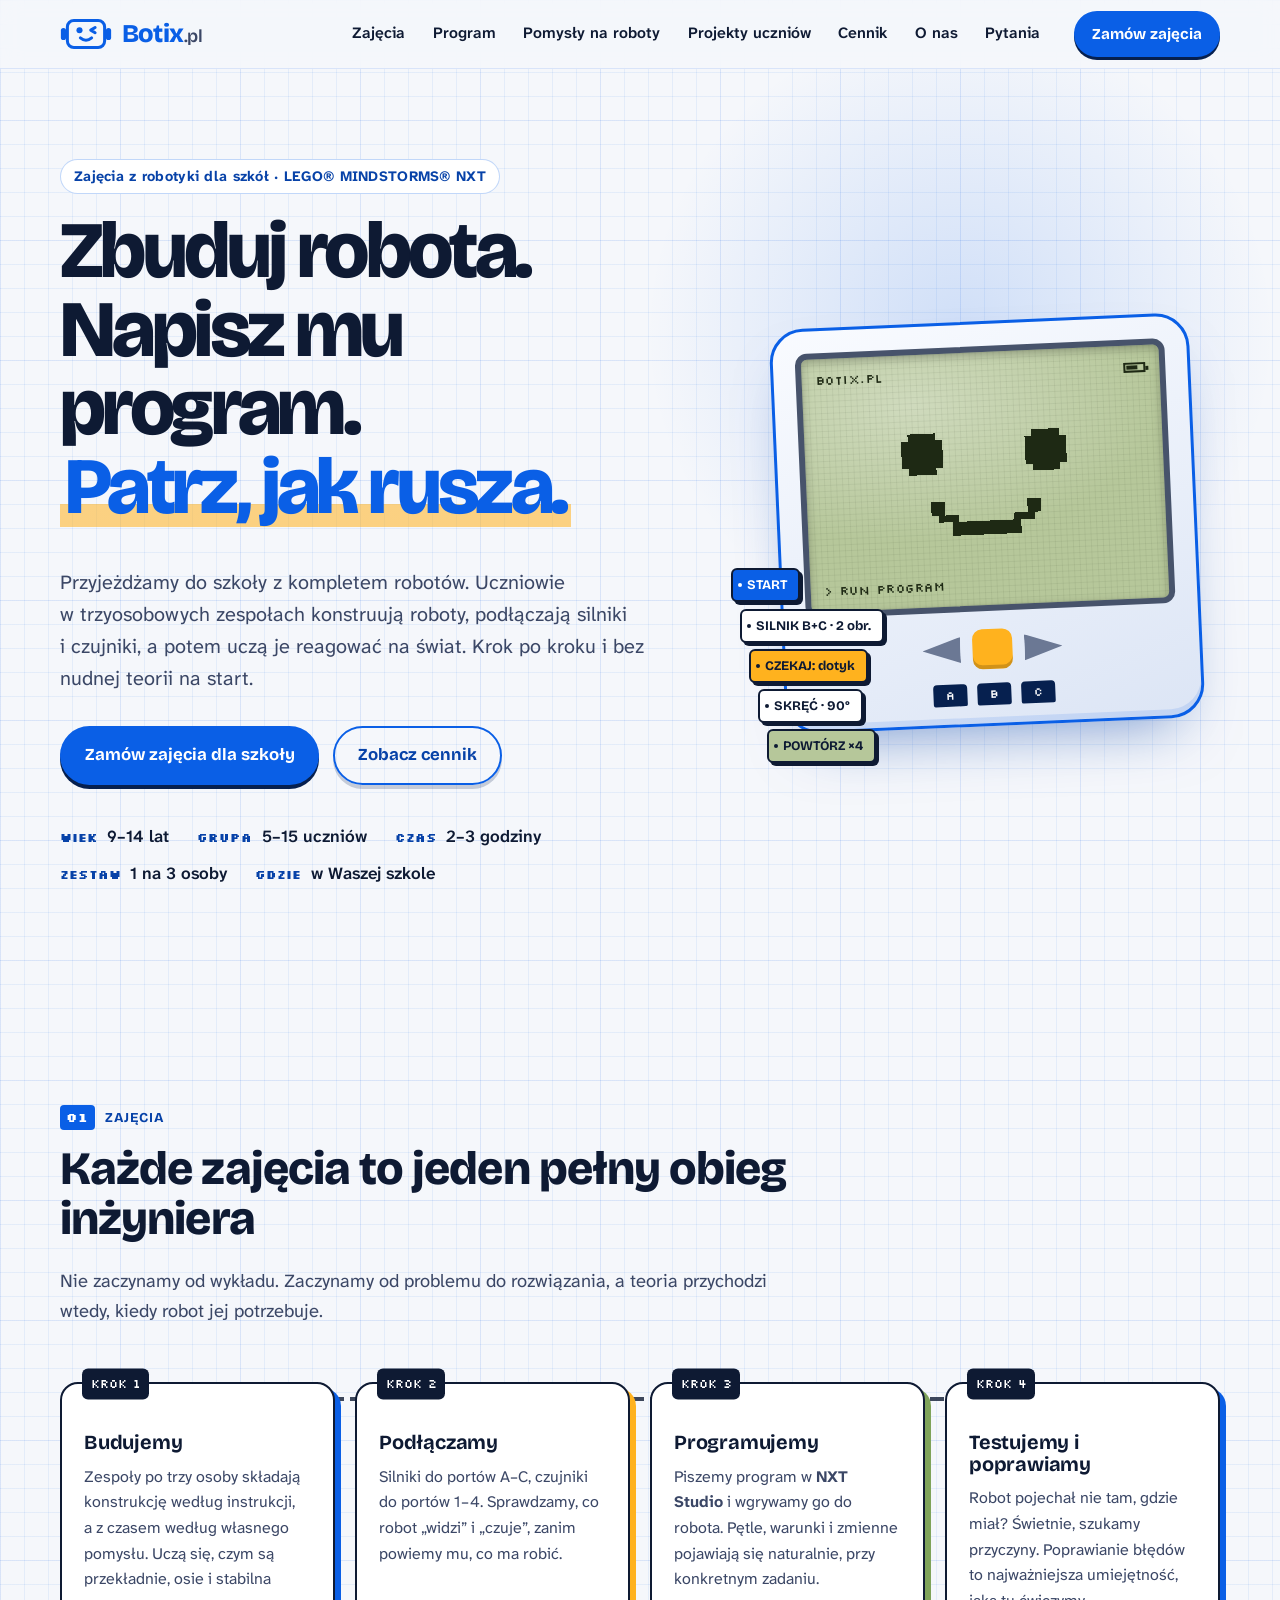
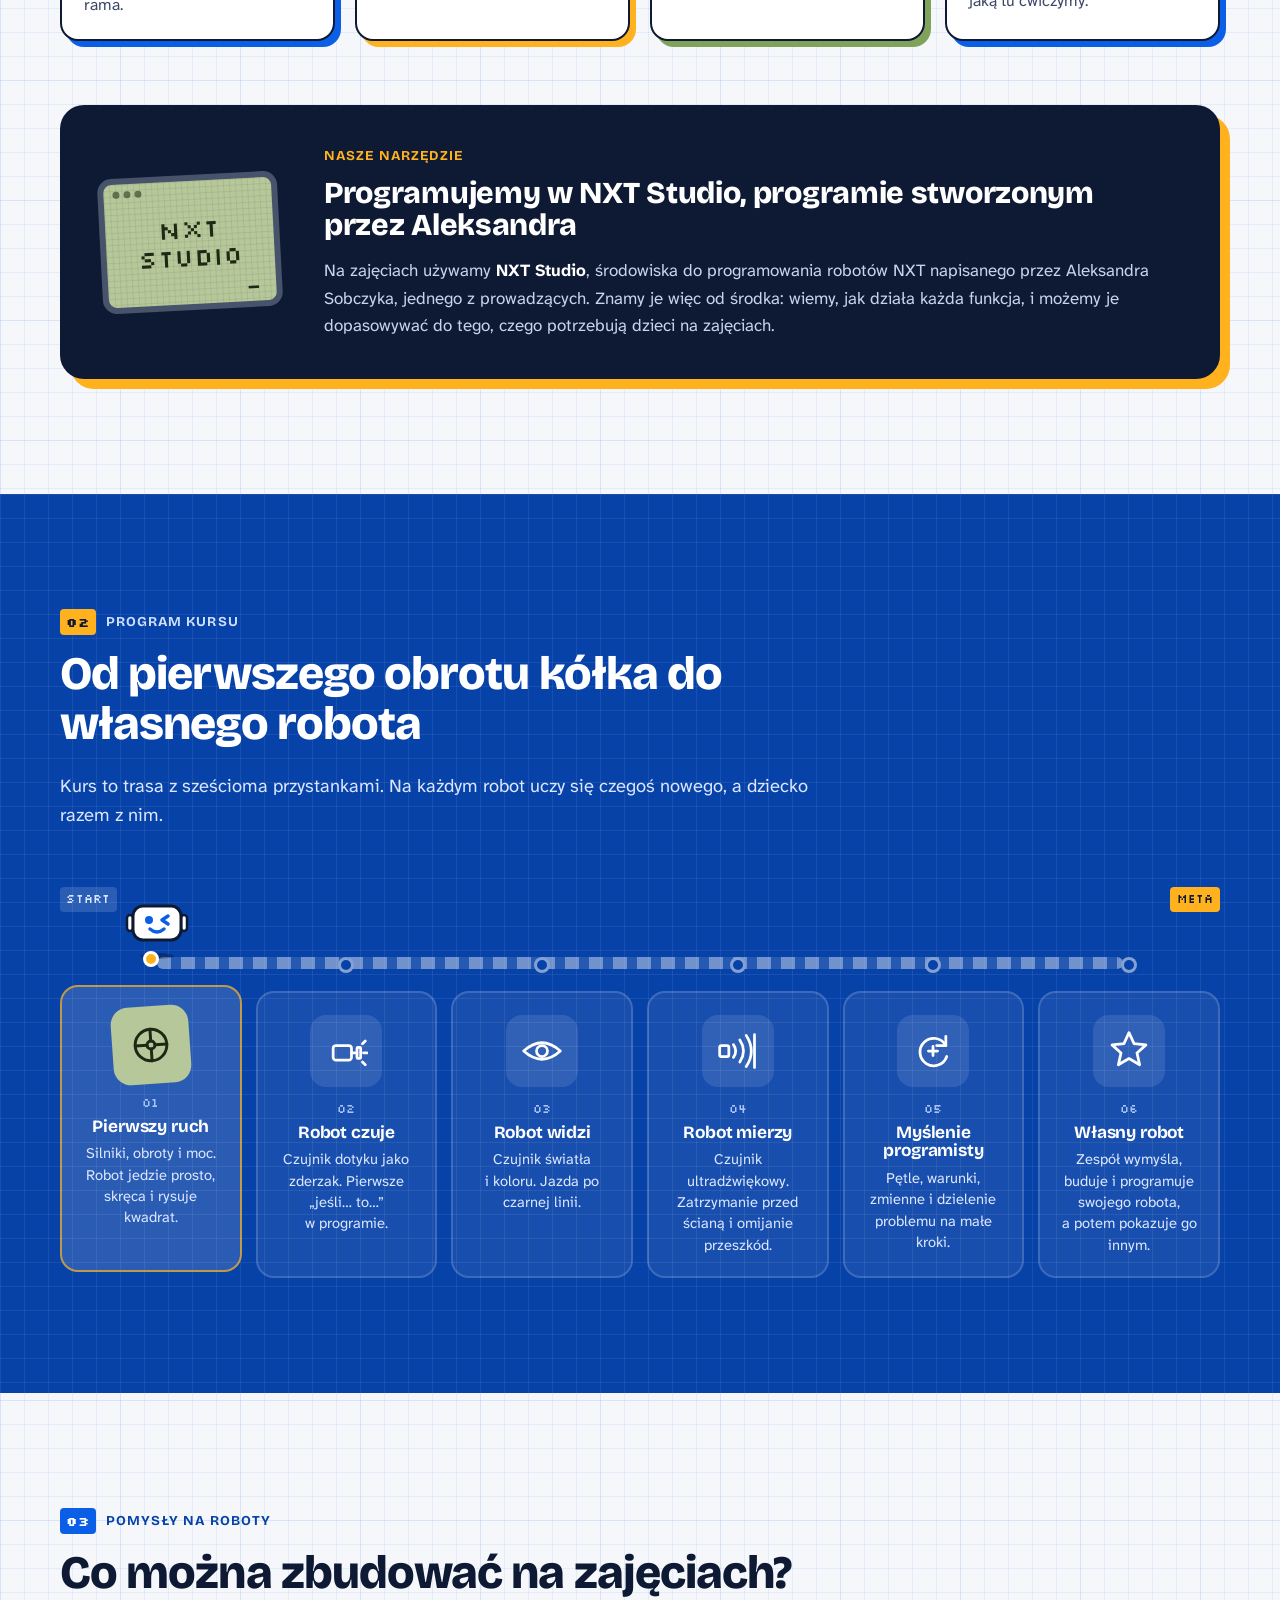
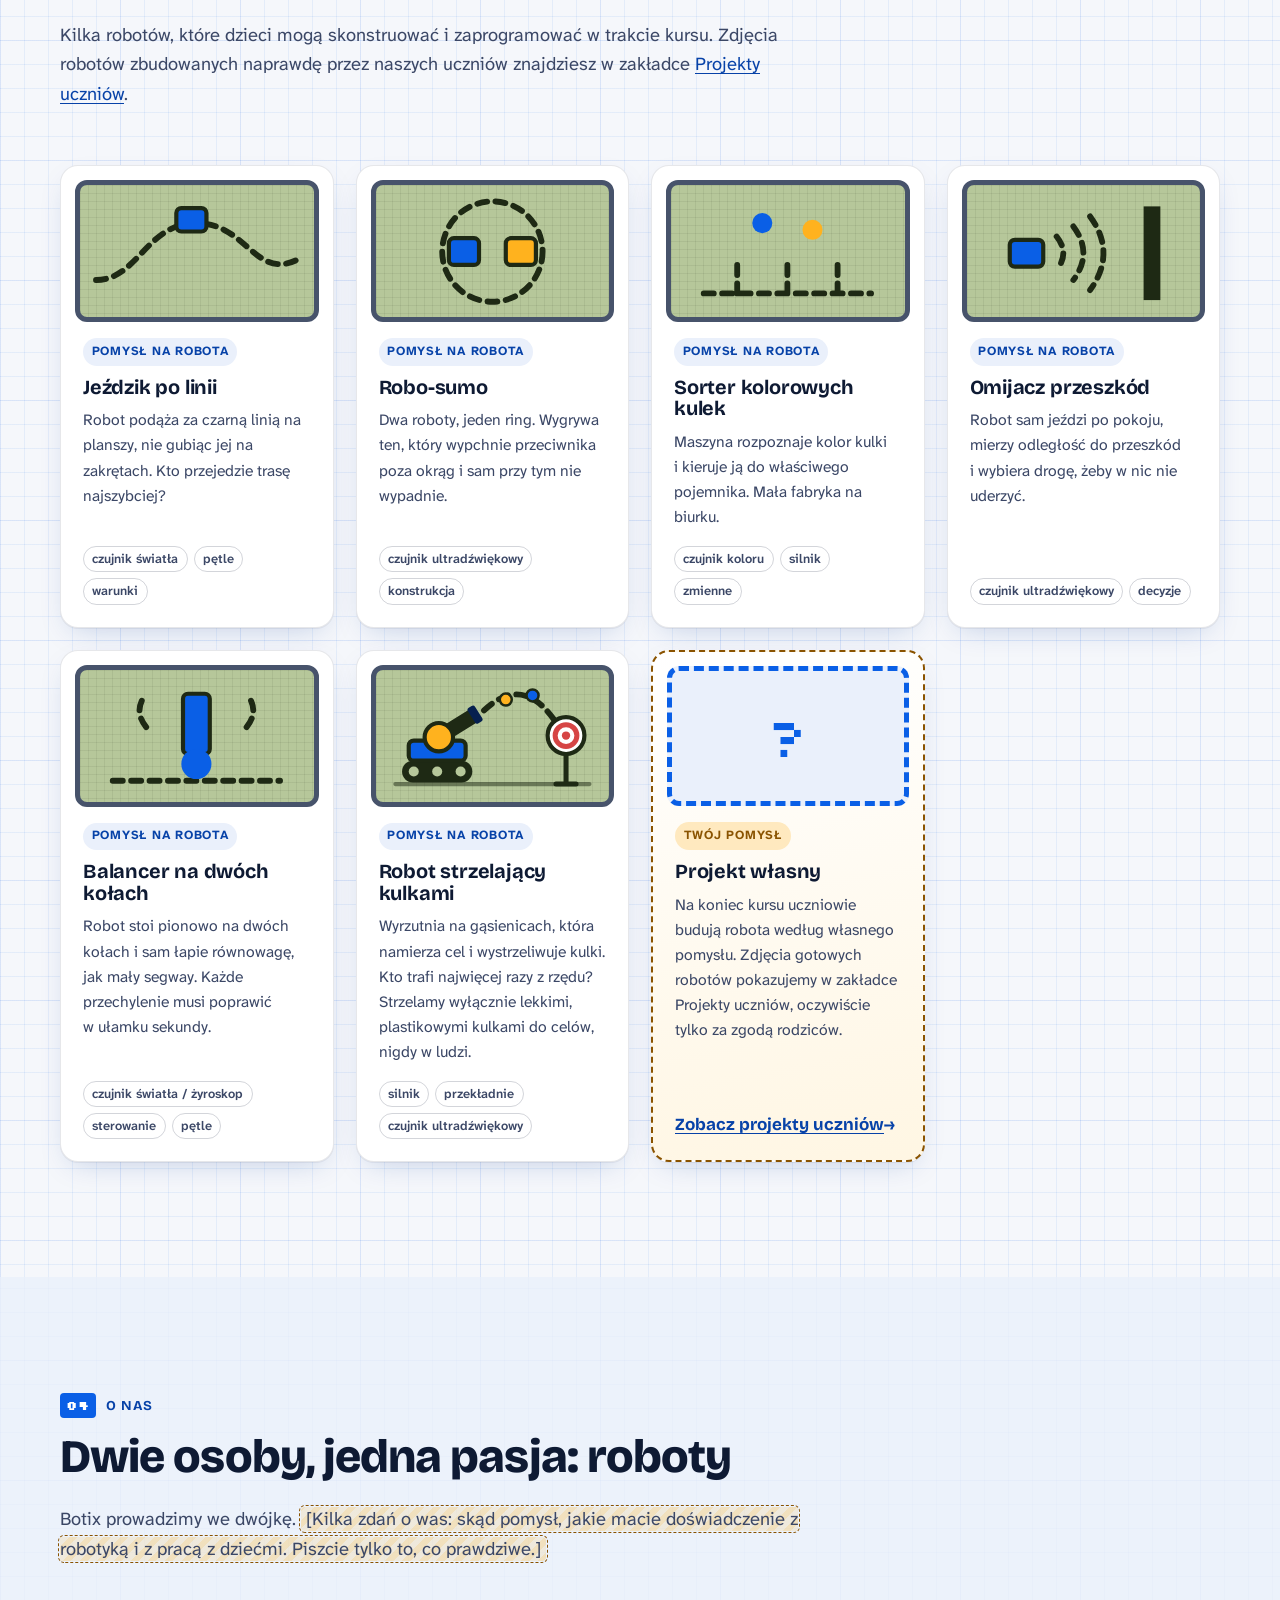
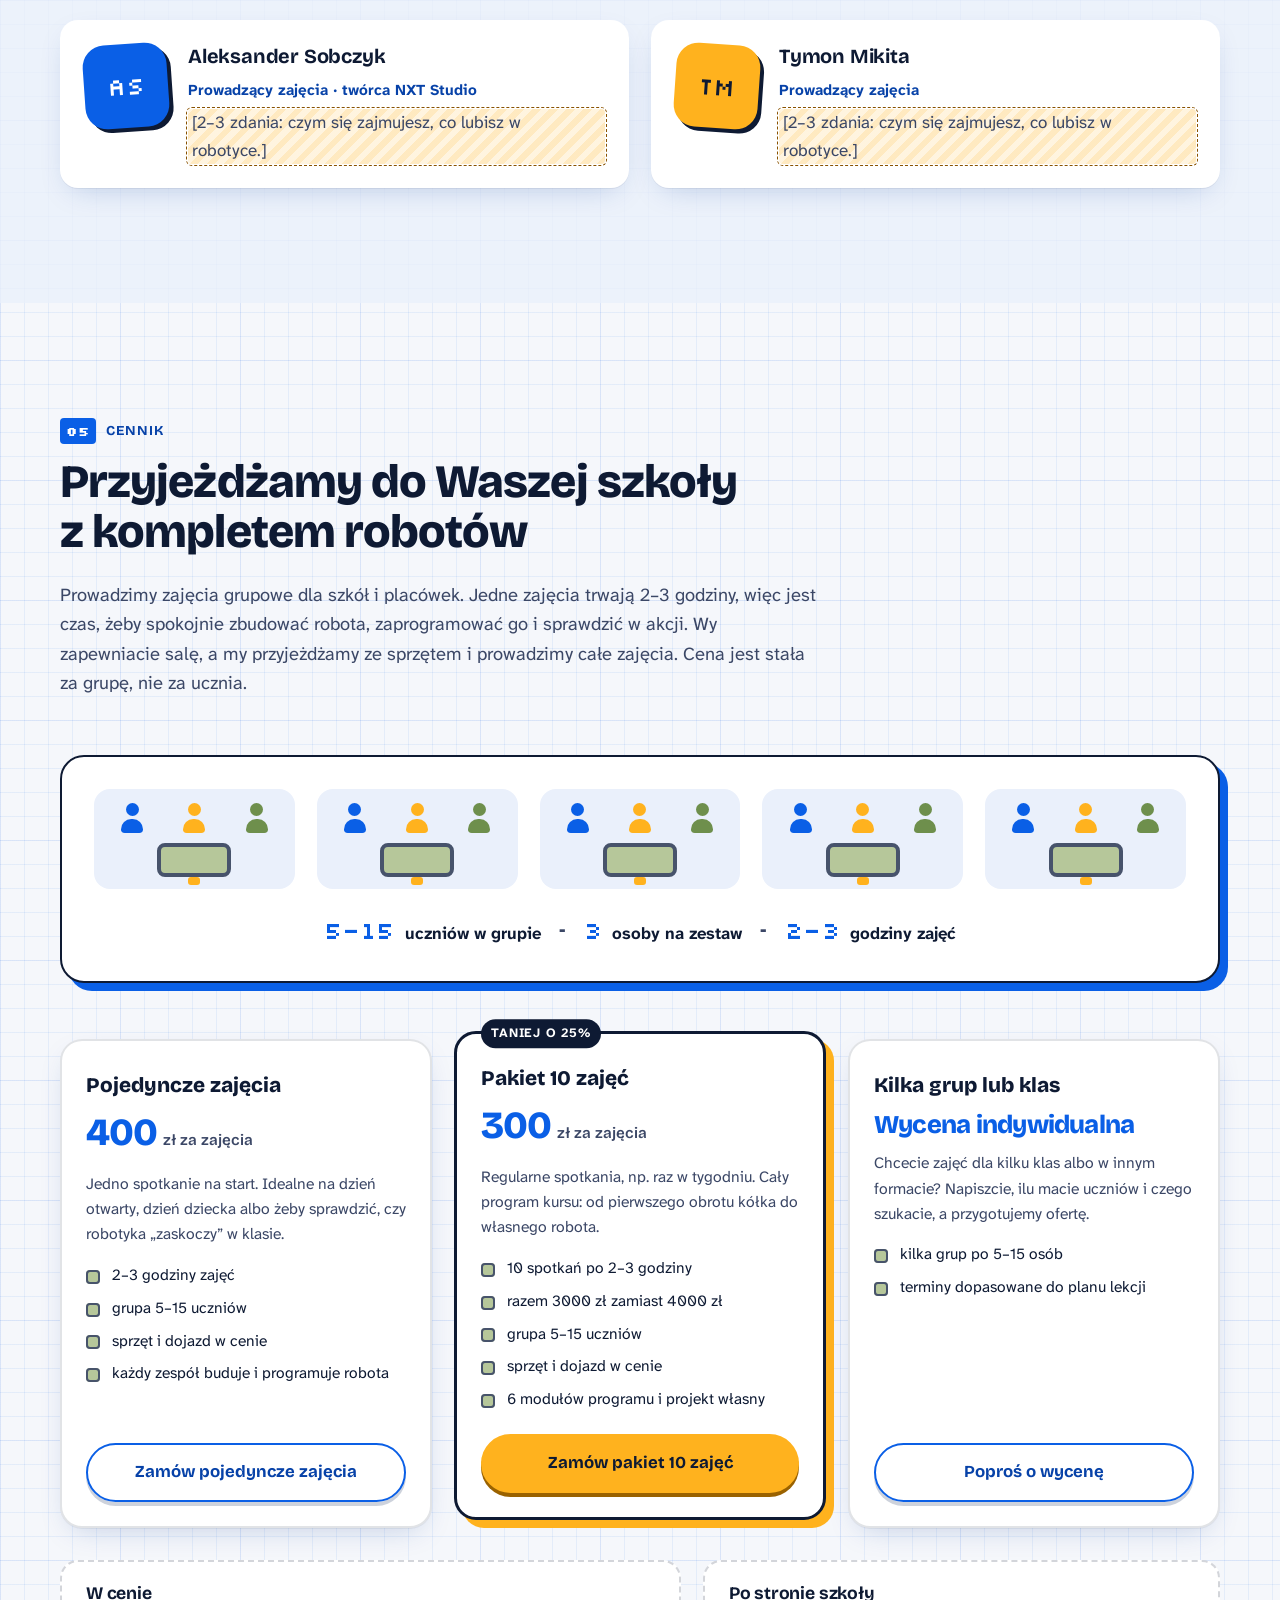
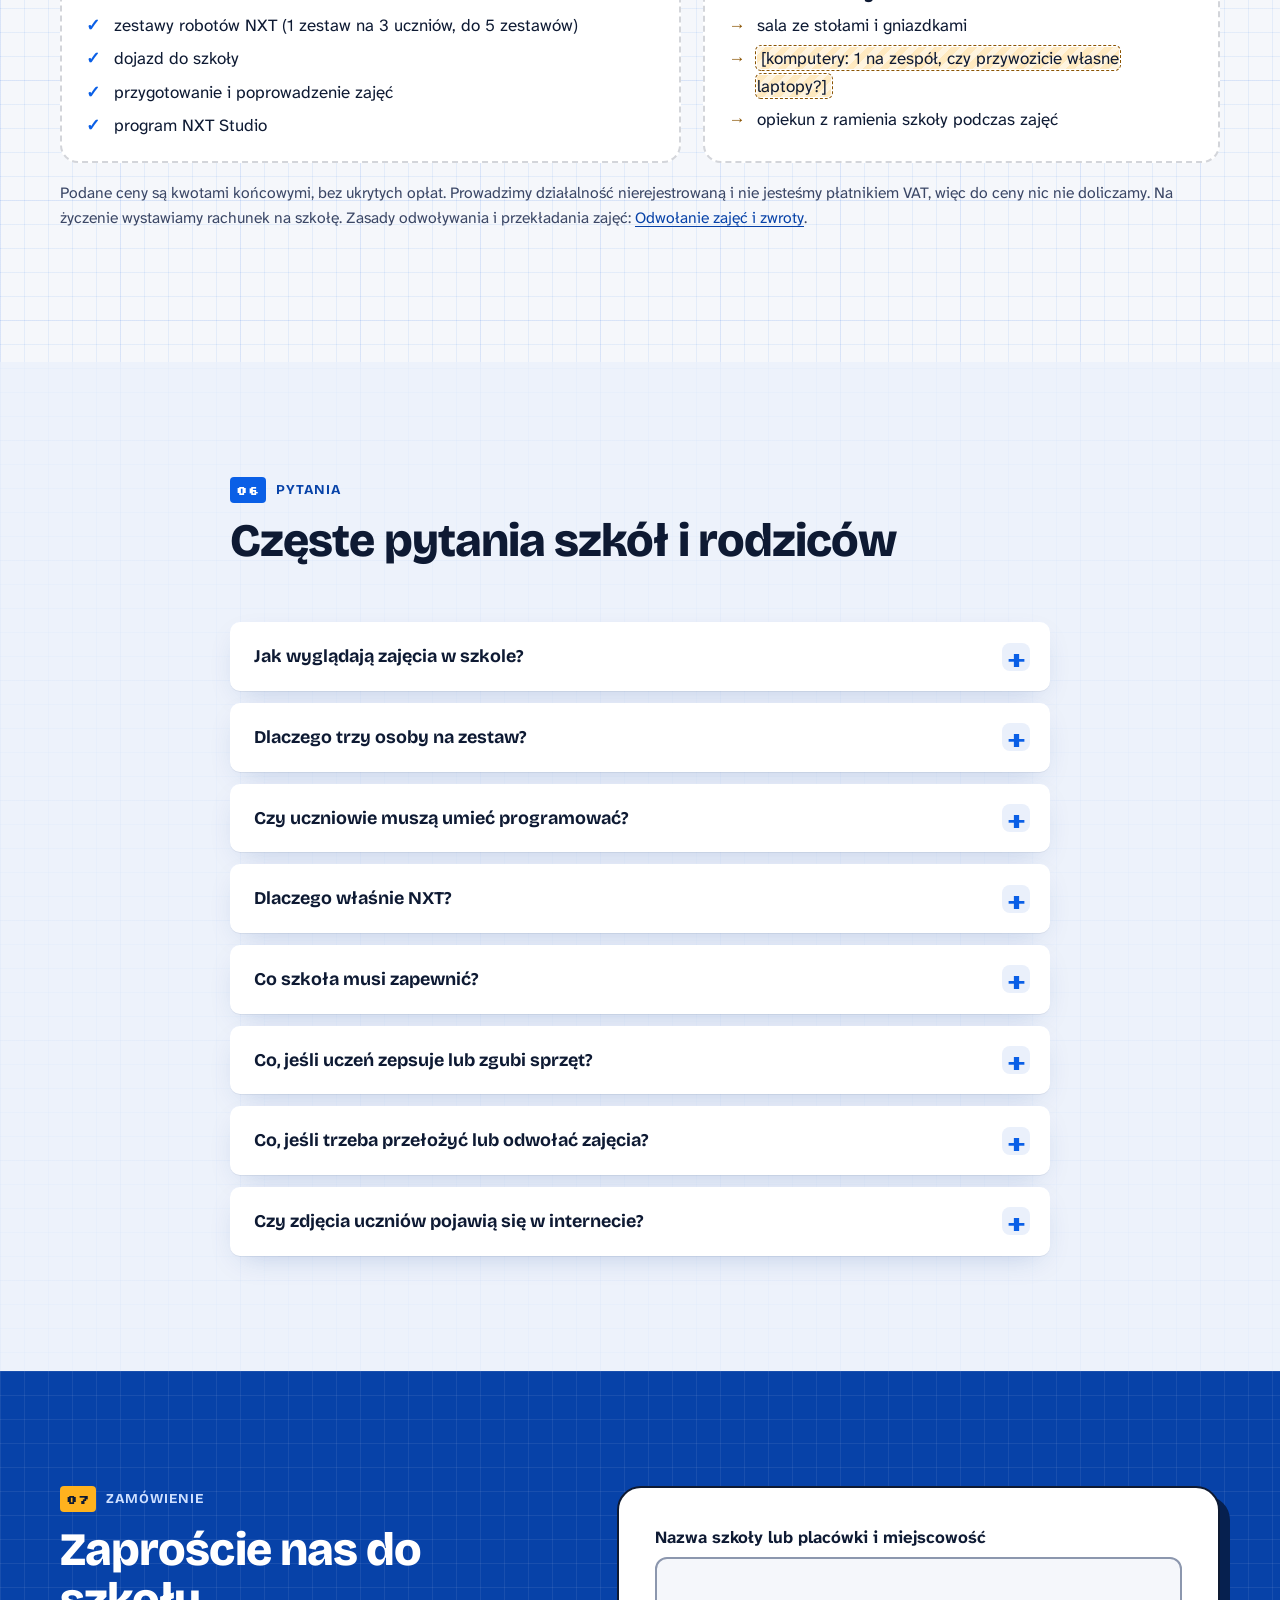
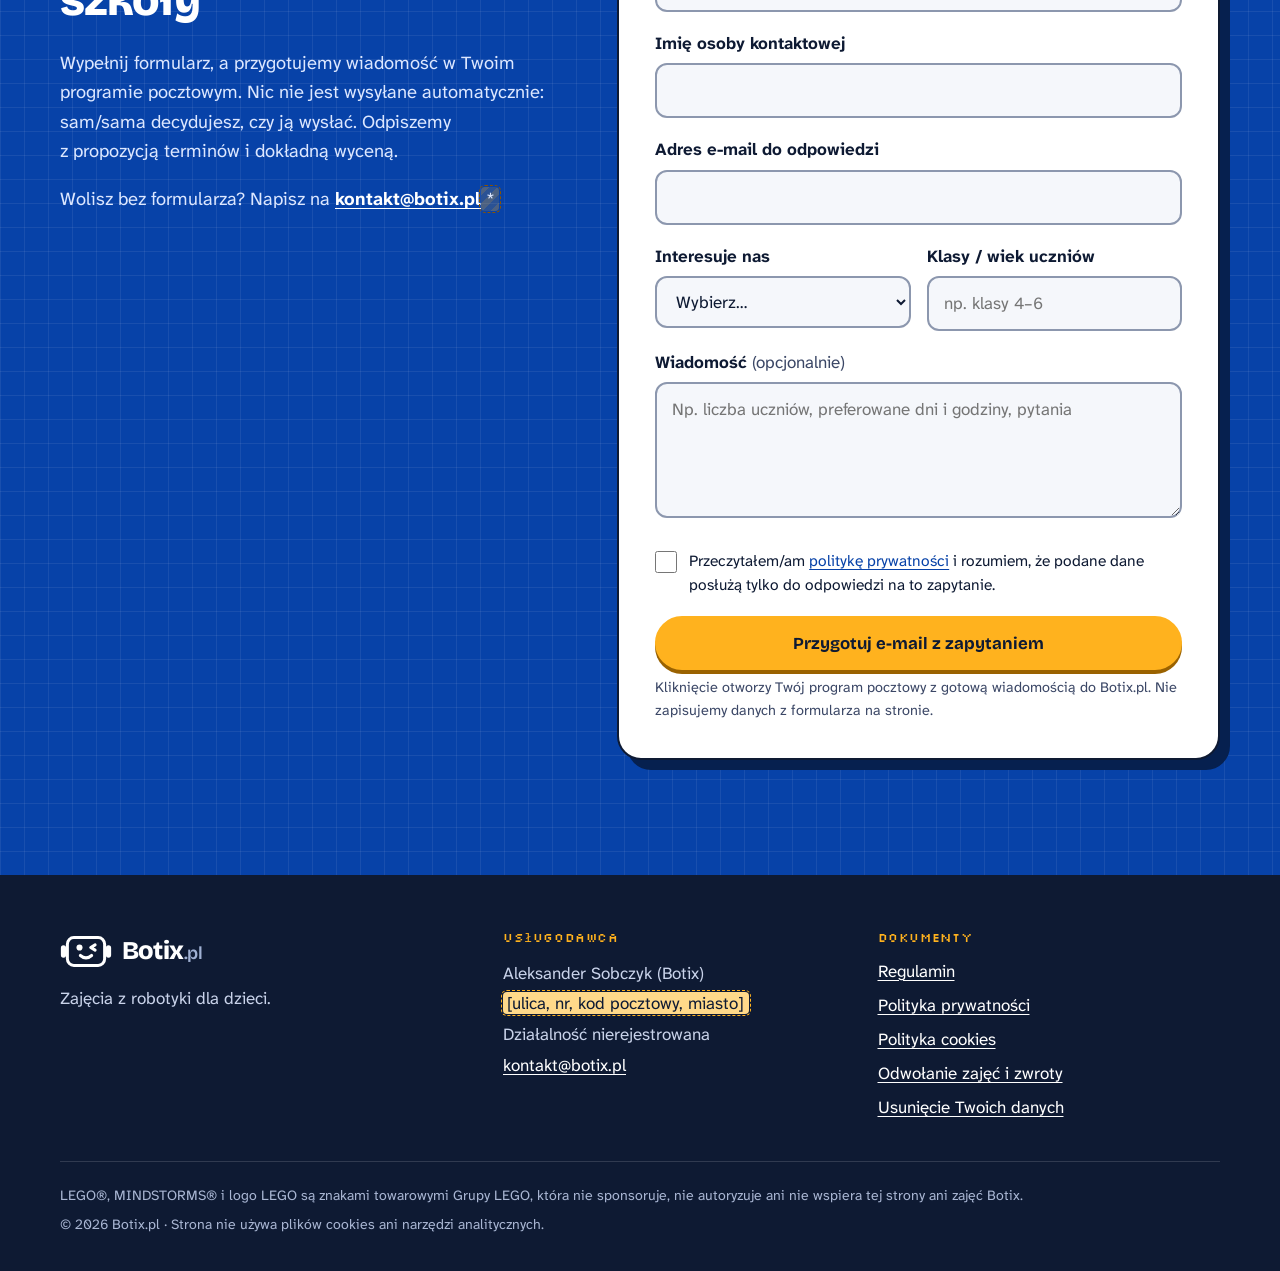
==== index.html @ 02dfdaf5 "Botix.pl: strona zajęć z robotyki dla szkół Strona główna, galeria projektów uczniów, cennik, regula" ====
<!doctype html>
<html lang="pl">
<head>
  <meta charset="utf-8">
  <meta name="viewport" content="width=device-width, initial-scale=1">
  <title>Botix.pl | Zajęcia z robotyki dla szkół</title>
  <meta name="description" content="Botix.pl: zajęcia z robotyki dla szkół. Przyjeżdżamy z zestawami LEGO® MINDSTORMS® NXT, uczniowie budują i programują roboty w zespołach po trzy osoby.">
  <meta name="theme-color" content="#0A5FE6">
  <link rel="icon" href="assets/logo-znak.svg" type="image/svg+xml">
  <!-- Czcionki: Google Fonts (licencja SIL Open Font License). Patrz Polityka prywatności, pkt 6. -->
  <link rel="preconnect" href="https://fonts.googleapis.com">
  <link rel="preconnect" href="https://fonts.gstatic.com" crossorigin>
  <link href="https://fonts.googleapis.com/css2?family=Atkinson+Hyperlegible+Next:ital,wght@0,400;0,600;0,700;1,400&family=Bricolage+Grotesque:opsz,wght@12..96,500..800&family=Silkscreen&display=swap" rel="stylesheet">
  <link rel="stylesheet" href="styles.css">
</head>
<body>
  <a class="skip" href="#tresc">Przejdź do treści</a>

  <header class="site-header">
    <div class="wrap header-row">
      <a class="brand" href="#top" aria-label="Botix.pl, strona główna">
        <img src="assets/logo-znak.svg" alt="" width="52" height="30">
        <span class="brand-name">Botix<span class="brand-tld">.pl</span></span>
      </a>
      <button class="nav-toggle" type="button" aria-expanded="false" aria-controls="menu">
        <span class="nav-toggle-bars" aria-hidden="true"></span>
        <span class="sr-only">Menu</span>
      </button>
      <nav id="menu" class="nav" aria-label="Główna nawigacja">
        <ul>
          <li><a href="#zajecia">Zajęcia</a></li>
          <li><a href="#program">Program</a></li>
          <li><a href="#pomysly">Pomysły na roboty</a></li>
          <li><a href="projekty.html">Projekty uczniów</a></li>
          <li><a href="#cennik">Cennik</a></li>
          <li><a href="#o-nas">O nas</a></li>
          <li><a href="#faq">Pytania</a></li>
        </ul>
        <a class="btn btn-small" href="#zapisy">Zamów zajęcia</a>
      </nav>
    </div>
  </header>

  <main id="tresc" tabindex="-1">

    <!-- ============ HERO ============ -->
    <section class="hero" id="top" aria-labelledby="hero-title">
      <div class="wrap hero-grid">
        <div class="hero-copy">
          <p class="eyebrow reveal" style="--d:0">Zajęcia z robotyki dla szkół · LEGO® MINDSTORMS® NXT</p>
          <h1 id="hero-title" class="reveal" style="--d:1">
            Zbuduj robota.<br>
            Napisz mu program.<br>
            <span class="hl">Patrz, jak rusza.</span>
          </h1>
          <p class="lead reveal" style="--d:2">
            Przyjeżdżamy do szkoły z&nbsp;kompletem robotów. Uczniowie w&nbsp;trzyosobowych zespołach konstruują roboty, podłączają silniki i&nbsp;czujniki, a&nbsp;potem uczą je reagować na świat. Krok po kroku i&nbsp;bez nudnej teorii na start.
          </p>
          <div class="hero-cta reveal" style="--d:3">
            <a class="btn" href="#zapisy">Zamów zajęcia dla szkoły</a>
            <a class="btn btn-ghost" href="#cennik">Zobacz cennik</a>
          </div>
          <ul class="facts reveal" style="--d:4" aria-label="Najważniejsze informacje">
            <li><span class="facts-k">Wiek</span> 9–14 lat</li>
            <li><span class="facts-k">Grupa</span> 5–15 uczniów</li>
            <li><span class="facts-k">Czas</span> 2–3 godziny</li>
            <li><span class="facts-k">Zestaw</span> 1 na 3 osoby</li>
            <li><span class="facts-k">Gdzie</span> w&nbsp;Waszej szkole</li>
          </ul>
        </div>

        <!-- Ekran „kostki” robota z animowaną buźką z logo -->
        <figure class="brick reveal" style="--d:2" aria-hidden="true">
          <div class="brick-body">
            <div class="lcd">
              <div class="lcd-top"><span>BOTIX.PL</span><span class="batt"></span></div>
              <svg class="lcd-face" viewBox="0 0 48 26" shape-rendering="crispEdges">
                <g class="px">
                  <!-- lewe oko -->
                  <rect x="12" y="7" width="6" height="4"/><rect x="13" y="6" width="4" height="6"/>
                  <!-- prawe oko: otwarte -->
                  <g class="eye-open"><rect x="30" y="7" width="6" height="4"/><rect x="31" y="6" width="4" height="6"/></g>
                  <!-- prawe oko: mrugnięcie „<” -->
                  <g class="eye-wink">
                    <rect x="35" y="5" width="2" height="1"/><rect x="33" y="6" width="2" height="1"/><rect x="31" y="7" width="2" height="1"/>
                    <rect x="30" y="8" width="2" height="2"/>
                    <rect x="31" y="10" width="2" height="1"/><rect x="33" y="11" width="2" height="1"/><rect x="35" y="12" width="2" height="1"/>
                  </g>
                  <!-- uśmiech -->
                  <rect x="16" y="16" width="2" height="2"/><rect x="30" y="16" width="2" height="2"/>
                  <rect x="17" y="18" width="3" height="1"/><rect x="28" y="18" width="3" height="1"/>
                  <rect x="19" y="19" width="10" height="2"/>
                </g>
              </svg>
              <div class="lcd-bottom"><span class="blink">&gt;</span> RUN PROGRAM</div>
            </div>
            <div class="brick-keys">
              <span class="key key-l"></span><span class="key key-ok"></span><span class="key key-r"></span>
            </div>
            <div class="ports">
              <span>A</span><span>B</span><span>C</span>
            </div>
          </div>
          <ol class="blocks">
            <li class="blk blk-start" style="--i:0">START</li>
            <li class="blk" style="--i:1">SILNIK B+C · 2 obr.</li>
            <li class="blk blk-sense" style="--i:2">CZEKAJ: dotyk</li>
            <li class="blk" style="--i:3">SKRĘĆ · 90°</li>
            <li class="blk blk-loop" style="--i:4">POWTÓRZ ×4</li>
          </ol>
        </figure>
      </div>
    </section>

    <!-- ============ JAK WYGLĄDAJĄ ZAJĘCIA ============ -->
    <section class="section" id="zajecia" aria-labelledby="zajecia-title">
      <div class="wrap">
        <header class="sec-head">
          <p class="kicker"><span class="pix">01</span> Zajęcia</p>
          <h2 id="zajecia-title">Każde zajęcia to jeden pełny obieg inżyniera</h2>
          <p class="sec-lead">Nie zaczynamy od wykładu. Zaczynamy od problemu do rozwiązania, a&nbsp;teoria przychodzi wtedy, kiedy robot jej potrzebuje.</p>
        </header>

        <ol class="ports-flow">
          <li>
            <span class="port-tag" aria-hidden="true">KROK 1</span>
            <h3>Budujemy</h3>
            <p>Zespoły po trzy osoby składają konstrukcję według instrukcji, a&nbsp;z czasem według własnego pomysłu. Uczą się, czym są przekładnie, osie i&nbsp;stabilna rama.</p>
          </li>
          <li>
            <span class="port-tag" aria-hidden="true">KROK 2</span>
            <h3>Podłączamy</h3>
            <p>Silniki do portów A–C, czujniki do portów 1–4. Sprawdzamy, co robot „widzi” i&nbsp;„czuje”, zanim powiemy mu, co ma robić.</p>
          </li>
          <li>
            <span class="port-tag" aria-hidden="true">KROK 3</span>
            <h3>Programujemy</h3>
            <p>Piszemy program w&nbsp;<strong>NXT Studio</strong> i&nbsp;wgrywamy go do robota. Pętle, warunki i&nbsp;zmienne pojawiają się naturalnie, przy konkretnym zadaniu.</p>
          </li>
          <li>
            <span class="port-tag" aria-hidden="true">KROK 4</span>
            <h3>Testujemy i poprawiamy</h3>
            <p>Robot pojechał nie tam, gdzie miał? Świetnie, szukamy przyczyny. Poprawianie błędów to najważniejsza umiejętność, jaką tu ćwiczymy.</p>
          </li>
        </ol>

        <aside class="studio" aria-labelledby="studio-title">
          <div class="studio-badge" aria-hidden="true">
            <span class="studio-win"><i></i><i></i><i></i></span>
            <span class="pix studio-name">NXT<br>STUDIO</span>
            <span class="studio-cursor pix">_</span>
          </div>
          <div class="studio-copy">
            <p class="kicker">Nasze narzędzie</p>
            <h3 id="studio-title">Programujemy w&nbsp;NXT Studio, programie stworzonym przez Aleksandra</h3>
            <p>
              Na zajęciach używamy <strong>NXT Studio</strong>, środowiska do programowania robotów NXT napisanego przez Aleksandra Sobczyka, jednego z&nbsp;prowadzących. Znamy je więc od środka: wiemy, jak działa każda funkcja, i&nbsp;możemy je dopasowywać do tego, czego potrzebują dzieci na zajęciach.
            </p>
          </div>
        </aside>
      </div>
    </section>

    <!-- ============ PROGRAM ============ -->
    <section class="section section-blue" id="program" aria-labelledby="program-title">
      <div class="wrap">
        <header class="sec-head">
          <p class="kicker"><span class="pix">02</span> Program kursu</p>
          <h2 id="program-title">Od pierwszego obrotu kółka do własnego robota</h2>
          <p class="sec-lead">Kurs to trasa z&nbsp;sześcioma przystankami. Na każdym robot uczy się czegoś nowego, a&nbsp;dziecko razem z&nbsp;nim.</p>
        </header>

        <div class="journey" data-journey>
          <!-- Droga, po której jedzie robot (dekoracja) -->
          <div class="road" aria-hidden="true">
            <span class="road-flag road-start pix">START</span>
            <span class="road-flag road-end pix">META</span>
            <div class="road-track"><div class="road-fill"></div></div>
            <div class="rover">
              <svg viewBox="0 0 64 42">
                <rect class="rv-ear" x="2" y="12" width="6" height="16" rx="3"/>
                <rect class="rv-ear" x="56" y="12" width="6" height="16" rx="3"/>
                <rect class="rv-head" x="8" y="3" width="48" height="34" rx="10"/>
                <circle class="rv-eye" cx="24" cy="17" r="4"/>
                <path class="rv-line" d="M43 13 l-6 4 l6 4"/>
                <path class="rv-line" d="M25 26 q7 6 14 0"/>
              </svg>
            </div>
          </div>

          <ol class="stops">
            <li class="stop">
              <div class="stop-icon" aria-hidden="true">
                <svg viewBox="0 0 48 48"><circle cx="24" cy="24" r="16"/><circle cx="24" cy="24" r="4"/><path d="M24 8 V20 M24 28 V40 M8 24 H20 M28 24 H40"/></svg>
              </div>
              <span class="stop-n pix">01</span>
              <h3>Pierwszy ruch</h3>
              <p>Silniki, obroty i&nbsp;moc. Robot jedzie prosto, skręca i&nbsp;rysuje kwadrat.</p>
            </li>
            <li class="stop">
              <div class="stop-icon" aria-hidden="true">
                <svg viewBox="0 0 48 48"><rect x="10" y="18" width="20" height="16" rx="3"/><path d="M30 26 H36"/><rect x="36" y="20" width="4" height="12" rx="1"/><path d="M42 16 l3 -3 M43 26 h4 M42 36 l3 3"/></svg>
              </div>
              <span class="stop-n pix">02</span>
              <h3>Robot czuje</h3>
              <p>Czujnik dotyku jako zderzak. Pierwsze „jeśli… to…” w&nbsp;programie.</p>
            </li>
            <li class="stop">
              <div class="stop-icon" aria-hidden="true">
                <svg viewBox="0 0 48 48"><path d="M4 24 Q24 6 44 24 Q24 42 4 24 Z"/><circle cx="24" cy="24" r="6"/></svg>
              </div>
              <span class="stop-n pix">03</span>
              <h3>Robot widzi</h3>
              <p>Czujnik światła i&nbsp;koloru. Jazda po czarnej linii.</p>
            </li>
            <li class="stop">
              <div class="stop-icon" aria-hidden="true">
                <svg viewBox="0 0 48 48"><rect x="4" y="18" width="10" height="12" rx="2"/><path d="M19 17 q5 7 0 14 M26 12 q8 12 0 24 M33 7 q11 17 0 34"/><path d="M42 6 V42"/></svg>
              </div>
              <span class="stop-n pix">04</span>
              <h3>Robot mierzy</h3>
              <p>Czujnik ultradźwiękowy. Zatrzymanie przed ścianą i&nbsp;omijanie przeszkód.</p>
            </li>
            <li class="stop">
              <div class="stop-icon" aria-hidden="true">
                <svg viewBox="0 0 48 48"><path d="M38 18 A15 15 0 1 0 39 30"/><path d="M38 8 V18 H28"/><path d="M19 24 h10 M24 19 v10"/></svg>
              </div>
              <span class="stop-n pix">05</span>
              <h3>Myślenie programisty</h3>
              <p>Pętle, warunki, zmienne i&nbsp;dzielenie problemu na małe kroki.</p>
            </li>
            <li class="stop stop-final">
              <div class="stop-icon" aria-hidden="true">
                <svg viewBox="0 0 48 48"><path d="M24 4 l5.5 12 13 1.3 -9.8 8.8 2.9 12.9 -11.6 -6.8 -11.6 6.8 2.9 -12.9 -9.8 -8.8 13 -1.3 Z"/></svg>
              </div>
              <span class="stop-n pix">06</span>
              <h3>Własny robot</h3>
              <p>Zespół wymyśla, buduje i&nbsp;programuje swojego robota, a&nbsp;potem pokazuje go innym.</p>
            </li>
          </ol>
        </div>
      </div>
    </section>

    <!-- ============ POMYSŁY NA ROBOTY ============ -->
    <section class="section" id="pomysly" aria-labelledby="pomysly-title">
      <div class="wrap">
        <header class="sec-head">
          <p class="kicker"><span class="pix">03</span> Pomysły na roboty</p>
          <h2 id="pomysly-title">Co można zbudować na zajęciach?</h2>
          <p class="sec-lead">
            Kilka robotów, które dzieci mogą skonstruować i&nbsp;zaprogramować w&nbsp;trakcie kursu. Zdjęcia robotów zbudowanych naprawdę przez naszych uczniów znajdziesz w&nbsp;zakładce <a href="projekty.html">Projekty uczniów</a>.
          </p>
        </header>

        <ul class="projects">
          <li class="project">
            <div class="thumb" aria-hidden="true">
              <svg viewBox="0 0 120 70"><path class="line" d="M0 52 C 25 52, 30 18, 60 18 S 95 52, 120 40"/><rect class="bot" x="48" y="9" width="18" height="14" rx="3"/></svg>
            </div>
            <span class="tag">Pomysł na robota</span>
            <h3>Jeździk po linii</h3>
            <p>Robot podąża za czarną linią na planszy, nie gubiąc jej na zakrętach. Kto przejedzie trasę najszybciej?</p>
            <ul class="chips"><li>czujnik światła</li><li>pętle</li><li>warunki</li></ul>
          </li>
          <li class="project">
            <div class="thumb" aria-hidden="true">
              <svg viewBox="0 0 120 70"><circle class="line" cx="60" cy="35" r="30"/><rect class="bot" x="34" y="27" width="18" height="16" rx="3"/><rect class="bot bot-2" x="68" y="27" width="18" height="16" rx="3"/></svg>
            </div>
            <span class="tag">Pomysł na robota</span>
            <h3>Robo-sumo</h3>
            <p>Dwa roboty, jeden ring. Wygrywa ten, który wypchnie przeciwnika poza okrąg i&nbsp;sam przy tym nie wypadnie.</p>
            <ul class="chips"><li>czujnik ultradźwiękowy</li><li>konstrukcja</li></ul>
          </li>
          <li class="project">
            <div class="thumb" aria-hidden="true">
              <svg viewBox="0 0 120 70"><path class="line" d="M10 60 H110 M30 60 V40 M60 60 V40 M90 60 V40"/><circle class="dot" cx="45" cy="18" r="6"/><circle class="dot dot-2" cx="75" cy="22" r="6"/></svg>
            </div>
            <span class="tag">Pomysł na robota</span>
            <h3>Sorter kolorowych kulek</h3>
            <p>Maszyna rozpoznaje kolor kulki i&nbsp;kieruje ją do właściwego pojemnika. Mała fabryka na biurku.</p>
            <ul class="chips"><li>czujnik koloru</li><li>silnik</li><li>zmienne</li></ul>
          </li>
          <li class="project">
            <div class="thumb" aria-hidden="true">
              <svg viewBox="0 0 120 70"><rect class="bot" x="16" y="28" width="20" height="16" rx="3"/><path class="line" d="M44 26 q8 10 0 20 M54 20 q12 16 0 32 M64 14 q16 22 0 44"/><rect class="wall" x="96" y="8" width="10" height="56"/></svg>
            </div>
            <span class="tag">Pomysł na robota</span>
            <h3>Omijacz przeszkód</h3>
            <p>Robot sam jeździ po pokoju, mierzy odległość do przeszkód i&nbsp;wybiera drogę, żeby w&nbsp;nic nie uderzyć.</p>
            <ul class="chips"><li>czujnik ultradźwiękowy</li><li>decyzje</li></ul>
          </li>
          <li class="project">
            <div class="thumb" aria-hidden="true">
              <svg viewBox="0 0 120 70"><path class="line" d="M10 62 H110"/><g class="tilt"><rect class="bot" x="52" y="10" width="16" height="36" rx="3"/><circle class="dot" cx="60" cy="52" r="9"/></g><path class="line" d="M30 30 q-8 -10 0 -20 M90 30 q8 -10 0 -20"/></svg>
            </div>
            <span class="tag">Pomysł na robota</span>
            <h3>Balancer na dwóch kołach</h3>
            <p>Robot stoi pionowo na dwóch kołach i&nbsp;sam łapie równowagę, jak mały segway. Każde przechylenie musi poprawić w&nbsp;ułamku sekundy.</p>
            <ul class="chips"><li>czujnik światła / żyroskop</li><li>sterowanie</li><li>pętle</li></ul>
          </li>
          <li class="project">
            <div class="thumb" aria-hidden="true">
              <svg class="shooter" viewBox="0 0 120 70"><path class="ground" d="M2 64 H118"/><path class="line" d="M55 20 Q 80 -4, 101 32"/><circle class="ball" cx="68" cy="13.5" r="3.6"/><circle class="ball ball-2" cx="84" cy="11" r="3.6"/><path class="solid" d="M104 46 V64 M98 64 H110"/><circle class="target" cx="104" cy="35" r="11"/><circle class="target-ring" cx="104" cy="35" r="6.5"/><circle class="target-mid" cx="104" cy="35" r="2.5"/><rect class="track" x="6" y="50" width="42" height="13" rx="6.5"/><circle class="wheel" cx="13" cy="56.5" r="3"/><circle class="wheel" cx="27" cy="56.5" r="3"/><circle class="wheel" cx="41" cy="56.5" r="3"/><rect class="bot" x="10" y="38" width="34" height="12" rx="3"/><g transform="rotate(-32 28 36)"><rect class="barrel" x="27" y="31.5" width="28" height="9" rx="2.5"/><rect class="barrel-tip" x="51" y="30.5" width="5" height="11" rx="1.5"/></g><circle class="bot bot-2" cx="28" cy="36" r="8.5"/></svg>
            </div>
            <span class="tag">Pomysł na robota</span>
            <h3>Robot strzelający kulkami</h3>
            <p>Wyrzutnia na gąsienicach, która namierza cel i&nbsp;wystrzeliwuje kulki. Kto trafi najwięcej razy z&nbsp;rzędu? Strzelamy wyłącznie lekkimi, plastikowymi kulkami do celów, nigdy w&nbsp;ludzi.</p>
            <ul class="chips"><li>silnik</li><li>przekładnie</li><li>czujnik ultradźwiękowy</li></ul>
          </li>
          <li class="project project-cta">
            <div class="thumb thumb-cta" aria-hidden="true"><span class="pix">?</span></div>
            <span class="tag tag-amber">Twój pomysł</span>
            <h3>Projekt własny</h3>
            <p>Na koniec kursu uczniowie budują robota według własnego pomysłu. Zdjęcia gotowych robotów pokazujemy w&nbsp;zakładce Projekty uczniów, oczywiście tylko za zgodą rodziców.</p>
            <a class="link-arrow" href="projekty.html">Zobacz projekty uczniów</a>
          </li>
        </ul>
      </div>
    </section>

    <!-- ============ O NAS ============ -->
    <section class="section section-tint" id="o-nas" aria-labelledby="onas-title">
      <div class="wrap">
        <header class="sec-head">
          <p class="kicker"><span class="pix">04</span> O nas</p>
          <h2 id="onas-title">Dwie osoby, jedna pasja: roboty</h2>
          <p class="sec-lead">
            Botix prowadzimy we dwójkę. <span class="todo" title="Do uzupełnienia">[Kilka zdań o was: skąd pomysł, jakie macie doświadczenie z robotyką i z pracą z dziećmi. Piszcie tylko to, co prawdziwe.]</span>
          </p>
        </header>
        <ul class="team">
          <li class="person">
            <div class="avatar" aria-hidden="true"><span class="pix">AS</span></div>
            <div>
              <h3>Aleksander Sobczyk</h3>
              <p class="role">Prowadzący zajęcia · twórca NXT Studio</p>
              <p class="todo" title="Do uzupełnienia">[2–3 zdania: czym się zajmujesz, co lubisz w robotyce.]</p>
            </div>
          </li>
          <li class="person">
            <div class="avatar avatar-2" aria-hidden="true"><span class="pix">TM</span></div>
            <div>
              <h3>Tymon Mikita</h3>
              <p class="role">Prowadzący zajęcia</p>
              <p class="todo" title="Do uzupełnienia">[2–3 zdania: czym się zajmujesz, co lubisz w robotyce.]</p>
            </div>
          </li>
        </ul>
      </div>
    </section>

    <!-- ============ CENNIK ============ -->
    <section class="section" id="cennik" aria-labelledby="cennik-title">
      <div class="wrap">
        <header class="sec-head">
          <p class="kicker"><span class="pix">05</span> Cennik</p>
          <h2 id="cennik-title">Przyjeżdżamy do Waszej szkoły z&nbsp;kompletem robotów</h2>
          <p class="sec-lead">Prowadzimy zajęcia grupowe dla szkół i&nbsp;placówek. Jedne zajęcia trwają 2–3 godziny, więc jest czas, żeby spokojnie zbudować robota, zaprogramować go i&nbsp;sprawdzić w&nbsp;akcji. Wy zapewniacie salę, a&nbsp;my przyjeżdżamy ze sprzętem i&nbsp;prowadzimy całe zajęcia. Cena jest stała za grupę, nie za ucznia.</p>
        </header>

        <!-- Wizualizacja: do 15 uczniów = do 5 zestawów × 3 osoby -->
        <figure class="squad" aria-labelledby="squad-cap">
          <ul class="squad-teams" aria-hidden="true">
            <li><span class="kid"></span><span class="kid"></span><span class="kid"></span><span class="mini-brick"></span></li>
            <li><span class="kid"></span><span class="kid"></span><span class="kid"></span><span class="mini-brick"></span></li>
            <li><span class="kid"></span><span class="kid"></span><span class="kid"></span><span class="mini-brick"></span></li>
            <li><span class="kid"></span><span class="kid"></span><span class="kid"></span><span class="mini-brick"></span></li>
            <li><span class="kid"></span><span class="kid"></span><span class="kid"></span><span class="mini-brick"></span></li>
          </ul>
          <figcaption id="squad-cap" class="squad-cap">
            <span><b class="pix">5–15</b> uczniów w&nbsp;grupie</span>
            <span class="squad-x" aria-hidden="true">·</span>
            <span><b class="pix">3</b> osoby na zestaw</span>
            <span class="squad-x" aria-hidden="true">·</span>
            <span><b class="pix">2–3</b> godziny zajęć</span>
          </figcaption>
        </figure>

        <ul class="plans">
          <li class="plan">
            <p class="plan-name">Pojedyncze zajęcia</p>
            <p class="plan-price">400 <small>zł za zajęcia</small></p>
            <p class="plan-desc">Jedno spotkanie na start. Idealne na dzień otwarty, dzień dziecka albo żeby sprawdzić, czy robotyka „zaskoczy” w&nbsp;klasie.</p>
            <ul class="plan-list">
              <li>2–3 godziny zajęć</li>
              <li>grupa 5–15 uczniów</li>
              <li>sprzęt i&nbsp;dojazd w&nbsp;cenie</li>
              <li>każdy zespół buduje i&nbsp;programuje robota</li>
            </ul>
            <a class="btn btn-ghost" href="#zapisy">Zamów pojedyncze zajęcia</a>
          </li>
          <li class="plan plan-featured">
            <span class="plan-badge">Taniej o&nbsp;25%</span>
            <p class="plan-name">Pakiet 10 zajęć</p>
            <p class="plan-price">300 <small>zł za zajęcia</small></p>
            <p class="plan-desc">Regularne spotkania, np. raz w&nbsp;tygodniu. Cały program kursu: od pierwszego obrotu kółka do własnego robota.</p>
            <ul class="plan-list">
              <li>10 spotkań po 2–3 godziny</li>
              <li>razem 3000&nbsp;zł zamiast 4000&nbsp;zł</li>
              <li>grupa 5–15 uczniów</li>
              <li>sprzęt i&nbsp;dojazd w&nbsp;cenie</li>
              <li>6 modułów programu i&nbsp;projekt własny</li>
            </ul>
            <a class="btn btn-amber" href="#zapisy">Zamów pakiet 10 zajęć</a>
          </li>
          <li class="plan">
            <p class="plan-name">Kilka grup lub klas</p>
            <p class="plan-price plan-price-text">Wycena indywidualna</p>
            <p class="plan-desc">Chcecie zajęć dla kilku klas albo w&nbsp;innym formacie? Napiszcie, ilu macie uczniów i&nbsp;czego szukacie, a&nbsp;przygotujemy ofertę.</p>
            <ul class="plan-list">
              <li>kilka grup po 5–15 osób</li>
              <li>terminy dopasowane do planu lekcji</li>
            </ul>
            <a class="btn btn-ghost" href="#zapisy">Poproś o&nbsp;wycenę</a>
          </li>
        </ul>

        <div class="included">
          <div>
            <h3>W cenie</h3>
            <ul class="tick-list">
              <li>zestawy robotów NXT (1 zestaw na 3 uczniów, do 5 zestawów)</li>
              <li>dojazd do szkoły</li>
              <li>przygotowanie i&nbsp;poprowadzenie zajęć</li>
              <li>program NXT Studio</li>
            </ul>
          </div>
          <div>
            <h3>Po stronie szkoły</h3>
            <ul class="tick-list tick-list-plain">
              <li>sala ze stołami i&nbsp;gniazdkami</li>
              <li><span class="todo" title="Do uzupełnienia">[komputery: 1 na zespół, czy przywozicie własne laptopy?]</span></li>
              <li>opiekun z&nbsp;ramienia szkoły podczas zajęć</li>
            </ul>
          </div>
        </div>
        <p class="fineprint">Podane ceny są kwotami końcowymi, bez ukrytych opłat. Prowadzimy działalność nierejestrowaną i&nbsp;nie jesteśmy płatnikiem VAT, więc do ceny nic nie doliczamy. Na życzenie wystawiamy rachunek na szkołę. Zasady odwoływania i&nbsp;przekładania zajęć: <a href="rezygnacja-i-zwroty.html">Odwołanie zajęć i&nbsp;zwroty</a>.</p>
      </div>
    </section>

    <!-- ============ FAQ ============ -->
    <section class="section section-tint" id="faq" aria-labelledby="faq-title">
      <div class="wrap narrow">
        <header class="sec-head">
          <p class="kicker"><span class="pix">06</span> Pytania</p>
          <h2 id="faq-title">Częste pytania szkół i&nbsp;rodziców</h2>
        </header>
        <div class="faq">
          <details>
            <summary>Jak wyglądają zajęcia w&nbsp;szkole?</summary>
            <p>Przyjeżdżamy z&nbsp;zestawami robotów: jeden na każdą trójkę uczniów. Zajęcia trwają 2–3 godziny. Grupa od 5 do 15 uczniów dzieli się na zespoły po trzy osoby i&nbsp;każdy zespół buduje i&nbsp;programuje swojego robota. Na koniec zajęć roboty wykonują zadanie, a&nbsp;my sprzątamy i&nbsp;zabieramy sprzęt.</p>
          </details>
          <details>
            <summary>Dlaczego trzy osoby na zestaw?</summary>
            <p>Bo robotyka to praca zespołowa. W&nbsp;trójce jedna osoba buduje, druga programuje, trzecia testuje, a&nbsp;co jakiś czas się zamieniają. Każdy ma co robić, a&nbsp;przy okazji uczy się współpracy.</p>
          </details>
          <details>
            <summary>Czy uczniowie muszą umieć programować?</summary>
            <p>Nie. Programujemy w&nbsp;NXT Studio (programie stworzonym przez Aleksandra, jednego z&nbsp;prowadzących) i&nbsp;zaczynamy od najprostszych poleceń. Pierwszy program, który porusza robotem, powstaje już na pierwszych zajęciach.</p>
          </details>
          <details>
            <summary>Dlaczego właśnie NXT?</summary>
            <div class="faq-body">
              <p>Bo to jedna z&nbsp;najlepszych platform do nauki robotyki, jakie powstały. Kilka powodów:</p>
              <ul>
                <li><strong>Mnóstwo czujników.</strong> Oprócz oryginalnych czujników dotyku, światła, koloru, dźwięku i&nbsp;odległości (ultradźwiękowego) NXT obsługuje dziesiątki czujników innych producentów: żyroskop, kompas, akcelerometr, czujnik podczerwieni i&nbsp;wiele innych. Mało który zestaw daje dzieciom tyle sposobów, żeby robot „poczuł” świat.</li>
                <li><strong>Silniki, które same się mierzą.</strong> Każdy silnik ma wbudowany czujnik obrotu, więc robot wie, ile dokładnie przejechał i&nbsp;o&nbsp;ile się obrócił.</li>
                <li><strong>Ogromna społeczność.</strong> Przez lata entuzjaści z&nbsp;całego świata stworzyli tysiące projektów, instrukcji, forów i&nbsp;poradników. Na prawie każdy problem ktoś już znalazł rozwiązanie, a&nbsp;pomysłów na kolejne roboty nigdy nie brakuje.</li>
                <li><strong>Pancerna konstrukcja.</strong> Kostki NXT przetrwały tysiące godzin w&nbsp;salach lekcyjnych. Upadek ze stołu to dla nich codzienność.</li>
                <li><strong>Prawdziwe podstawy.</strong> Silniki, czujniki, pętle i&nbsp;warunki działają tu dokładnie tak samo jak w&nbsp;nowszych zestawach i&nbsp;w&nbsp;„dorosłej” robotyce. Uczymy rzeczy, które zostają na zawsze.</li>
                <li><strong>NXT Studio.</strong> Programujemy w&nbsp;narzędziu stworzonym przez Aleksandra, więc możemy je dopasować dokładnie do potrzeb uczniów.</li>
              </ul>
            </div>
          </details>
          <details>
            <summary>Co szkoła musi zapewnić?</summary>
            <p>Salę ze stołami i&nbsp;dostępem do gniazdek oraz opiekuna z&nbsp;ramienia szkoły. <span class="todo" title="Do uzupełnienia">[Komputery: czy przywozicie własne laptopy, czy korzystacie z pracowni szkoły?]</span></p>
          </details>
          <details>
            <summary>Co, jeśli uczeń zepsuje lub zgubi sprzęt?</summary>
            <p>Zwykłe zużycie nic nie kosztuje. Za zniszczony lub zgubiony element płaci się według stałego cennika, który jest w&nbsp;<a href="regulamin.html#z1">Załączniku nr&nbsp;1 do regulaminu</a>, więc z&nbsp;góry wiadomo, ile co kosztuje. Na początku zajęć omawiamy z&nbsp;uczniami zasady bezpiecznej pracy ze sprzętem.</p>
          </details>
          <details>
            <summary>Co, jeśli trzeba przełożyć lub odwołać zajęcia?</summary>
            <p>Zasady opisujemy w&nbsp;dokumencie <a href="rezygnacja-i-zwroty.html">Odwołanie zajęć i&nbsp;zwroty</a>. Jeśli to my musimy odwołać zajęcia, proponujemy nowy termin albo zwracamy pieniądze.</p>
          </details>
          <details>
            <summary>Czy zdjęcia uczniów pojawią się w&nbsp;internecie?</summary>
            <p>Tylko za osobną, pisemną zgodą rodzica lub opiekuna danego ucznia. Bez niej nie publikujemy żadnych zdjęć ani filmów, na których widać dzieci. Zgodę można wycofać w&nbsp;dowolnym momencie.</p>
          </details>
        </div>
      </div>
    </section>

    <!-- ============ ZAMÓWIENIE ============ -->
    <section class="section section-blue" id="zapisy" aria-labelledby="zapisy-title">
      <div class="wrap zapisy-grid">
        <header class="sec-head">
          <p class="kicker"><span class="pix">07</span> Zamówienie</p>
          <h2 id="zapisy-title">Zaproście nas do szkoły</h2>
          <p class="sec-lead">Wypełnij formularz, a&nbsp;przygotujemy wiadomość w&nbsp;Twoim programie pocztowym. Nic nie jest wysyłane automatycznie: sam/sama decydujesz, czy ją wysłać. Odpiszemy z&nbsp;propozycją terminów i&nbsp;dokładną wyceną.</p>
          <p class="sec-lead">Wolisz bez formularza? Napisz na
            <a class="mail" href="mailto:kontakt@botix.pl">kontakt@botix.pl</a><span class="todo" title="Sprawdź adres">*</span>
          </p>
        </header>

        <form class="form" id="zapis-form" action="mailto:kontakt@botix.pl" method="post" enctype="text/plain" novalidate>
          <div class="field">
            <label for="f-szkola">Nazwa szkoły lub placówki i&nbsp;miejscowość</label>
            <input id="f-szkola" name="szkola" type="text" autocomplete="organization" required>
          </div>
          <div class="field">
            <label for="f-imie">Imię osoby kontaktowej</label>
            <input id="f-imie" name="imie" type="text" autocomplete="given-name" required>
          </div>
          <div class="field">
            <label for="f-email">Adres e-mail do odpowiedzi</label>
            <input id="f-email" name="email" type="email" autocomplete="email" required>
          </div>
          <div class="field-row">
            <div class="field">
              <label for="f-oferta">Interesuje nas</label>
              <select id="f-oferta" name="oferta" required>
                <option value="">Wybierz…</option>
                <option>Warsztat jednorazowy</option>
                <option>Cykl zajęć</option>
                <option>Kilka grup lub klas</option>
                <option>Jeszcze nie wiemy</option>
              </select>
            </div>
            <div class="field">
              <label for="f-klasy">Klasy / wiek uczniów</label>
              <input id="f-klasy" name="klasy" type="text" placeholder="np. klasy 4–6" required>
            </div>
          </div>
          <div class="field">
            <label for="f-msg">Wiadomość <span class="opt">(opcjonalnie)</span></label>
            <textarea id="f-msg" name="wiadomosc" rows="4" placeholder="Np. liczba uczniów, preferowane dni i godziny, pytania"></textarea>
          </div>
          <div class="check">
            <input id="f-zgoda" name="zgoda" type="checkbox" required>
            <label for="f-zgoda">
              Przeczytałem/am <a href="polityka-prywatnosci.html">politykę prywatności</a> i&nbsp;rozumiem, że podane dane posłużą tylko do odpowiedzi na to zapytanie.
            </label>
          </div>
          <p class="form-error" id="form-error" role="alert" hidden></p>
          <button class="btn btn-amber" type="submit">Przygotuj e-mail z&nbsp;zapytaniem</button>
          <p class="hint">Kliknięcie otworzy Twój program pocztowy z&nbsp;gotową wiadomością do Botix.pl. Nie zapisujemy danych z&nbsp;formularza na stronie.</p>
        </form>
      </div>
    </section>
  </main>

  <footer class="site-footer">
    <div class="wrap footer-grid">
      <div>
        <a class="brand brand-foot" href="#top" aria-label="Botix.pl, na górę strony">
          <img src="assets/logo-znak.svg" alt="" width="52" height="30">
          <span class="brand-name">Botix<span class="brand-tld">.pl</span></span>
        </a>
        <p class="foot-small">Zajęcia z robotyki dla dzieci.</p>
      </div>
      <div>
        <h2 class="foot-h">Usługodawca</h2>
        <address>
          Aleksander Sobczyk (Botix)<br>
          <span class="todo" title="Do uzupełnienia">[ulica, nr, kod pocztowy, miasto]</span><br>
          Działalność nierejestrowana<br>
          <a href="mailto:kontakt@botix.pl">kontakt@botix.pl</a>
        </address>
      </div>
      <nav aria-label="Dokumenty">
        <h2 class="foot-h">Dokumenty</h2>
        <ul class="foot-links">
          <li><a href="regulamin.html">Regulamin</a></li>
          <li><a href="polityka-prywatnosci.html">Polityka prywatności</a></li>
          <li><a href="polityka-cookies.html">Polityka cookies</a></li>
          <li><a href="rezygnacja-i-zwroty.html">Odwołanie zajęć i&nbsp;zwroty</a></li>
          <li><a href="polityka-prywatnosci.html#prawa">Usunięcie Twoich danych</a></li>
        </ul>
      </nav>
    </div>
    <div class="wrap foot-legal">
      <p>LEGO®, MINDSTORMS® i&nbsp;logo LEGO są znakami towarowymi Grupy LEGO, która nie sponsoruje, nie autoryzuje ani nie wspiera tej strony ani zajęć Botix.</p>
      <p>© <span id="rok">2026</span> Botix.pl · Strona nie używa plików cookies ani narzędzi analitycznych.</p>
    </div>
  </footer>

  <script src="script.js" defer></script>
</body>
</html>
---- styles.css ----
/* =========================================================
   Botix.pl — arkusz stylów
   Motyw: „zeszyt inżyniera” — papier w kratkę, niebieski tusz
   z logo, bursztynowy akcent i zielony ekran LCD kostki robota.
   ========================================================= */

:root {
  --blue: #0A5FE6;          /* kolor logo */
  --blue-deep: #0742A8;
  --blue-ink: #06204F;
  --ink: #0E1A33;
  --ink-soft: #3B4766;      /* 8.9:1 na --paper */
  --paper: #F5F7FB;
  --paper-2: #EAF0FB;
  --card: #FFFFFF;
  --amber: #FFB21E;
  --amber-deep: #8A5300;    /* tekst na jasnym tle, 6:1 */
  --lcd: #B6C79A;
  --lcd-ink: #1E2914;
  --grid: rgba(10, 95, 230, .075);
  --radius: 18px;
  --radius-sm: 10px;
  --shadow: 0 1px 0 rgba(14,26,51,.06), 0 10px 30px -12px rgba(10,60,150,.25);

  --f-display: "Bricolage Grotesque", "Trebuchet MS", sans-serif;
  --f-body: "Atkinson Hyperlegible Next", "Verdana", sans-serif;
  --f-pixel: "Silkscreen", "Courier New", monospace;

  color-scheme: light;
}

*, *::before, *::after { box-sizing: border-box; }

html { scroll-behavior: smooth; scroll-padding-top: 84px; -webkit-text-size-adjust: 100%; }

body {
  margin: 0;
  font-family: var(--f-body);
  font-size: 1.0625rem;
  line-height: 1.6;
  color: var(--ink);
  background-color: var(--paper);
  /* papier w kratkę (drobna + gruba siatka) */
  background-image:
    linear-gradient(var(--grid) 1px, transparent 1px),
    linear-gradient(90deg, var(--grid) 1px, transparent 1px),
    linear-gradient(rgba(10,95,230,.05) 1px, transparent 1px),
    linear-gradient(90deg, rgba(10,95,230,.05) 1px, transparent 1px);
  background-size: 24px 24px, 24px 24px, 120px 120px, 120px 120px;
}

img, svg { max-width: 100%; display: block; }

a { color: var(--blue-deep); text-underline-offset: .18em; text-decoration-thickness: .08em; }
a:hover { color: var(--blue); }

:focus-visible {
  outline: 3px solid var(--amber);
  outline-offset: 3px;
  border-radius: 6px;
}

h1, h2, h3 { font-family: var(--f-display); line-height: 1.08; margin: 0 0 .5em; letter-spacing: -.02em; }
h2 { font-size: clamp(1.8rem, 4.2vw, 2.9rem); font-weight: 800; }
h3 { font-size: 1.25rem; font-weight: 700; letter-spacing: -.01em; }
p { margin: 0 0 1em; }

.wrap { width: min(1160px, 100% - 32px); margin-inline: auto; }
.narrow { width: min(820px, 100% - 32px); }

.sr-only {
  position: absolute; width: 1px; height: 1px; padding: 0; margin: -1px;
  overflow: hidden; clip: rect(0 0 0 0); white-space: nowrap; border: 0;
}

.skip {
  position: absolute; left: 16px; top: -60px; z-index: 100;
  background: var(--ink); color: #fff; padding: .6em 1em; border-radius: var(--radius-sm);
  transition: top .2s;
}
.skip:focus { top: 12px; color: #fff; }

.pix { font-family: var(--f-pixel); letter-spacing: .02em; }

/* Elementy do uzupełnienia przed publikacją — usuń klasę .todo, gdy wpiszesz treść */
.todo {
  background: repeating-linear-gradient(-45deg, rgba(255,178,30,.28) 0 6px, rgba(255,178,30,.14) 6px 12px);
  outline: 1.5px dashed var(--amber-deep);
  outline-offset: 1px;
  border-radius: 4px;
  padding: 0 .25em;
}

/* ---------- Przyciski ---------- */
.btn {
  --b: var(--blue);
  display: inline-flex; align-items: center; justify-content: center; gap: .5em;
  font-family: var(--f-display); font-weight: 700; font-size: 1.05rem;
  padding: .85em 1.35em;
  border-radius: 999px;
  background: var(--b); color: #fff; text-decoration: none;
  border: 2px solid var(--b);
  box-shadow: 0 4px 0 var(--blue-ink);
  transition: transform .15s ease, box-shadow .15s ease, background .15s;
  cursor: pointer;
}
.btn:hover { color: #fff; transform: translateY(-2px); box-shadow: 0 6px 0 var(--blue-ink); }
.btn:active { transform: translateY(3px); box-shadow: 0 1px 0 var(--blue-ink); }
.btn-ghost { background: transparent; color: var(--blue-deep); box-shadow: 0 4px 0 rgba(6,32,79,.2); }
.btn-ghost:hover { background: #fff; color: var(--blue-deep); box-shadow: 0 6px 0 rgba(6,32,79,.2); }
.btn-small { font-size: .95rem; padding: .55em 1.05em; box-shadow: 0 3px 0 var(--blue-ink); }
.btn-amber { background: var(--amber); border-color: var(--amber); color: var(--ink); box-shadow: 0 4px 0 #9A6200; }
.btn-amber:hover { color: var(--ink); box-shadow: 0 6px 0 #9A6200; }

/* ---------- Nagłówek ---------- */
.site-header {
  position: sticky; top: 0; z-index: 50;
  background: rgba(245,247,251,.86);
  backdrop-filter: saturate(1.4) blur(10px);
  -webkit-backdrop-filter: saturate(1.4) blur(10px);
  border-bottom: 1px solid rgba(10,95,230,.12);
}
.header-row { display: flex; align-items: center; justify-content: space-between; min-height: 68px; gap: 16px; }

.brand { display: inline-flex; align-items: center; gap: 10px; text-decoration: none; color: var(--blue); }
.brand img { width: 52px; height: auto; transition: transform .3s cubic-bezier(.3,1.6,.5,1); }
.brand:hover img { transform: rotate(-6deg) scale(1.06); }
.brand-name { font-family: var(--f-display); font-weight: 800; font-size: 1.6rem; letter-spacing: -.03em; color: var(--blue); }
.brand-tld { color: var(--ink-soft); font-weight: 600; font-size: .7em; margin-left: 1px; }

.nav { display: flex; align-items: center; gap: 22px; }
.nav ul { display: flex; gap: 4px; list-style: none; margin: 0; padding: 0; }
.nav ul a {
  display: block; padding: .45em .75em; border-radius: 999px;
  text-decoration: none; color: var(--ink); font-weight: 600; font-size: .98rem;
}
.nav ul a:hover { background: var(--paper-2); color: var(--blue-deep); }

.nav-toggle {
  display: none; width: 46px; height: 46px; border-radius: 12px;
  background: #fff; border: 2px solid var(--paper-2); cursor: pointer; position: relative;
}
.nav-toggle-bars, .nav-toggle-bars::before, .nav-toggle-bars::after {
  position: absolute; left: 50%; width: 20px; height: 2.5px; background: var(--ink); border-radius: 2px;
  transform: translateX(-50%); transition: transform .25s, top .25s, opacity .2s;
}
.nav-toggle-bars { top: 50%; margin-top: -1px; }
.nav-toggle-bars::before, .nav-toggle-bars::after { content: ""; left: 0; transform: none; }
.nav-toggle-bars::before { top: -7px; }
.nav-toggle-bars::after { top: 7px; }
.nav-toggle[aria-expanded="true"] .nav-toggle-bars { background: transparent; }
.nav-toggle[aria-expanded="true"] .nav-toggle-bars::before { top: 0; transform: rotate(45deg); }
.nav-toggle[aria-expanded="true"] .nav-toggle-bars::after { top: 0; transform: rotate(-45deg); }

/* ---------- Hero ---------- */
.hero { padding: clamp(40px, 7vw, 96px) 0 clamp(56px, 8vw, 110px); position: relative; overflow: hidden; }
.hero::before {
  /* duża „plama” światła za kostką */
  content: ""; position: absolute; right: -10%; top: -20%; width: 70vw; max-width: 900px; aspect-ratio: 1;
  background: radial-gradient(closest-side, rgba(10,95,230,.16), rgba(10,95,230,0) 70%);
  pointer-events: none;
}
.hero-grid { display: grid; grid-template-columns: 1.15fr .85fr; gap: clamp(32px, 5vw, 72px); align-items: center; position: relative; }

.eyebrow {
  display: inline-block; font-weight: 700; font-size: .9rem; letter-spacing: .02em;
  color: var(--blue-deep); background: #fff; border: 1.5px solid rgba(10,95,230,.25);
  padding: .35em .9em; border-radius: 999px; margin-bottom: 1.3em;
}
.hero h1 {
  font-size: clamp(2.6rem, 6.4vw, 5rem);
  font-weight: 800; letter-spacing: -.045em; line-height: .98; color: var(--ink);
  font-variation-settings: "opsz" 96;
}
.hl {
  color: var(--blue);
  background: linear-gradient(transparent 68%, rgba(255,178,30,.55) 68% 92%, transparent 92%);
  padding: 0 .06em;
}
.lead { font-size: clamp(1.08rem, 1.6vw, 1.25rem); color: var(--ink-soft); max-width: 36em; margin: 1.1em 0 1.6em; }
.hero-cta { display: flex; flex-wrap: wrap; gap: 14px; }

.facts { list-style: none; padding: 0; margin: 2.2em 0 0; display: flex; flex-wrap: wrap; gap: 10px 28px; }
.facts li { display: flex; align-items: baseline; gap: .55em; font-weight: 600; }
.facts-k { font-family: var(--f-pixel); font-size: .78rem; color: var(--blue-deep); text-transform: uppercase; }

/* Kostka robota z ekranem LCD */
.brick { margin: 0; position: relative; justify-self: center; width: min(420px, 100%); }
.brick-body {
  background: linear-gradient(160deg, #F9FBFF, #DCE5F5);
  border: 3px solid var(--blue);
  border-radius: 34px;
  padding: 22px 22px 18px;
  box-shadow: 0 30px 60px -28px rgba(7,66,168,.55), inset 0 -6px 0 rgba(10,95,230,.12);
  transform: rotate(-2.5deg);
  animation: bob 6s ease-in-out infinite;
}
.lcd {
  background: var(--lcd);
  background-image:
    linear-gradient(rgba(30,41,20,.06) 1px, transparent 1px),
    linear-gradient(90deg, rgba(30,41,20,.06) 1px, transparent 1px),
    radial-gradient(120% 90% at 30% 20%, rgba(255,255,255,.35), transparent 60%);
  background-size: 6px 6px, 6px 6px, 100% 100%;
  border-radius: 12px;
  border: 6px solid #47536B;
  box-shadow: inset 0 3px 10px rgba(0,0,0,.25);
  color: var(--lcd-ink);
  padding: 12px 14px 10px;
  font-family: var(--f-pixel);
}
.lcd-top, .lcd-bottom { display: flex; justify-content: space-between; align-items: center; font-size: .78rem; letter-spacing: .04em; }
.lcd-bottom { justify-content: flex-start; gap: .5em; margin-top: 4px; }
.batt { width: 22px; height: 10px; border: 2px solid var(--lcd-ink); position: relative; }
.batt::before { content: ""; position: absolute; inset: 1px 6px 1px 1px; background: var(--lcd-ink); }
.batt::after { content: ""; position: absolute; right: -5px; top: 2px; width: 3px; height: 4px; background: var(--lcd-ink); }
.lcd-face { width: 100%; height: auto; margin: 6px 0; }
.lcd-face .px rect { fill: var(--lcd-ink); }
.eye-wink { opacity: 0; animation: wink 4.2s steps(1) infinite 1.4s; }
.eye-open { animation: open 4.2s steps(1) infinite 1.4s; }
.blink { animation: blink 1s steps(1) infinite; }

.brick-keys { display: flex; justify-content: center; align-items: center; gap: 12px; margin: 18px 0 14px; }
.key { display: block; background: #6B7894; }
.key-l, .key-r { width: 38px; height: 26px; }
.key-l { clip-path: polygon(0 50%, 100% 0, 100% 100%); }
.key-r { clip-path: polygon(0 0, 100% 50%, 0 100%); }
.key-ok { width: 40px; height: 40px; border-radius: 10px; background: var(--amber); box-shadow: inset 0 -4px 0 rgba(0,0,0,.18); }
.ports { display: flex; justify-content: center; gap: 10px; }
.ports span {
  font-family: var(--f-pixel); font-size: .75rem; color: #fff; background: var(--blue-ink);
  width: 34px; height: 22px; display: grid; place-items: center; border-radius: 4px 4px 2px 2px;
}

.blocks { list-style: none; padding: 0; margin: 0; position: absolute; left: -46px; bottom: -38px; display: grid; gap: 6px; }
.blk {
  font-family: var(--f-display); font-weight: 700; font-size: .82rem;
  background: #fff; color: var(--ink); border: 2px solid var(--ink);
  padding: .35em .8em .35em 1.1em; border-radius: 6px;
  position: relative; width: max-content;
  box-shadow: 3px 3px 0 var(--ink);
  margin-left: calc(var(--i) * 9px);
  opacity: 0; animation: snap .5s cubic-bezier(.3,1.5,.5,1) forwards;
  animation-delay: calc(1s + var(--i) * .18s);
}
.blk::before { content: ""; position: absolute; left: 5px; top: 50%; width: 4px; height: 4px; border-radius: 50%; background: currentColor; transform: translateY(-50%); }
.blk-start { background: var(--blue); color: #fff; }
.blk-sense { background: var(--amber); }
.blk-loop { background: var(--lcd); }

/* ---------- Sekcje ---------- */
.section { padding: clamp(64px, 9vw, 120px) 0; position: relative; }
.section-tint { background: rgba(234,240,251,.75); }
.section-blue {
  background-color: var(--blue-deep);
  background-image:
    linear-gradient(rgba(255,255,255,.07) 1px, transparent 1px),
    linear-gradient(90deg, rgba(255,255,255,.07) 1px, transparent 1px);
  background-size: 24px 24px;
  color: #fff;
}
.section-blue a { color: #fff; }
.section-blue .kicker { color: #CFE0FF; }
.section-blue .kicker .pix { background: var(--amber); color: var(--ink); }
.section-blue .sec-lead { color: #DCE7FF; }

.sec-head { max-width: 760px; margin-bottom: clamp(32px, 5vw, 56px); }
.kicker {
  display: flex; align-items: center; gap: .7em;
  font-family: var(--f-display); font-weight: 700; text-transform: uppercase; letter-spacing: .08em; font-size: .85rem;
  color: var(--blue-deep); margin-bottom: 1em;
}
.kicker .pix { background: var(--blue); color: #fff; padding: .2em .5em; border-radius: 4px; font-size: .8rem; letter-spacing: .05em; }
.sec-lead { font-size: 1.15rem; color: var(--ink-soft); }

/* Porty 1–4: przebieg zajęć */
.ports-flow {
  list-style: none; padding: 0; margin: 0;
  display: grid; grid-template-columns: repeat(4, 1fr); gap: 20px; position: relative;
}
.ports-flow::before {
  /* „kabel” łączący porty */
  content: ""; position: absolute; left: 6%; right: 6%; top: 15px; height: 4px;
  background: repeating-linear-gradient(90deg, var(--ink) 0 14px, transparent 14px 20px);
  opacity: .8;
}
.ports-flow li {
  position: relative; background: var(--card); border: 2px solid var(--ink); border-radius: var(--radius);
  padding: 48px 22px 22px; box-shadow: 6px 6px 0 var(--blue);
  transition: transform .2s, box-shadow .2s;
}
.ports-flow li:hover { transform: translate(-3px,-3px); box-shadow: 9px 9px 0 var(--blue); }
.ports-flow li:nth-child(2) { box-shadow: 6px 6px 0 var(--amber); }
.ports-flow li:nth-child(2):hover { box-shadow: 9px 9px 0 var(--amber); }
.ports-flow li:nth-child(3) { box-shadow: 6px 6px 0 #7FA35A; }
.ports-flow li:nth-child(3):hover { box-shadow: 9px 9px 0 #7FA35A; }
.ports-flow p { color: var(--ink-soft); margin: 0; font-size: 1rem; }
.port-tag {
  position: absolute; top: 0; left: 20px; transform: translateY(-50%);
  font-family: var(--f-pixel); font-size: .78rem; background: var(--ink); color: #fff;
  padding: .45em .7em; border-radius: 6px;
}

/* NXT Studio */
.studio {
  margin-top: clamp(40px, 6vw, 64px);
  display: grid; grid-template-columns: auto 1fr; gap: clamp(20px, 4vw, 44px); align-items: center;
  background: var(--ink); color: #E6ECFA; border-radius: 24px; padding: clamp(22px, 4vw, 40px);
  box-shadow: 10px 10px 0 var(--amber);
}
.studio h3 { font-size: clamp(1.35rem, 2.6vw, 1.9rem); color: #fff; font-weight: 800; }
.studio p { margin: 0; color: #C9D3EA; }
.studio strong { color: #fff; }
.studio .kicker { color: var(--amber); margin-bottom: .7em; }
.studio-badge {
  position: relative; width: 180px; aspect-ratio: 4 / 3; border-radius: 14px;
  background: var(--lcd);
  background-image: linear-gradient(rgba(30,41,20,.08) 1px, transparent 1px), linear-gradient(90deg, rgba(30,41,20,.08) 1px, transparent 1px);
  background-size: 6px 6px;
  border: 6px solid #47536B; display: grid; place-items: center; color: var(--lcd-ink);
  transform: rotate(-3deg);
}
.studio-win { position: absolute; top: 7px; left: 9px; display: flex; gap: 4px; }
.studio-win i { width: 7px; height: 7px; border-radius: 50%; background: var(--lcd-ink); opacity: .55; }
.studio-name { font-size: 1.55rem; line-height: 1.1; text-align: center; }
.studio-cursor { position: absolute; right: 14px; bottom: 6px; font-size: 1.3rem; animation: blink 1s steps(1) infinite; }

/* Program: trasa od pierwszego obrotu do własnego robota */
.journey { --n: 6; --pos: 0; position: relative; }
.road { position: relative; height: 96px; margin: 0 0 8px; }
.road-track {
  position: absolute; left: calc(100% / 12); right: calc(100% / 12); bottom: 14px; height: 12px; border-radius: 99px;
  background: repeating-linear-gradient(90deg, rgba(255,255,255,.35) 0 14px, transparent 14px 24px), rgba(255,255,255,.12);
}
.road-fill {
  height: 100%; border-radius: inherit; background: var(--amber);
  width: calc(var(--pos) / (var(--n) - 1) * 100%);
  transition: width 1.1s cubic-bezier(.5,0,.3,1);
  box-shadow: 0 0 18px rgba(255,178,30,.6);
}
.rover {
  position: absolute; bottom: 38px; width: 64px; height: 42px;
  left: calc((var(--pos) + .5) * 100% / var(--n) - 32px);
  transition: left 1.1s cubic-bezier(.5,0,.3,1);
}
.rover svg { width: 100%; height: 100%; overflow: visible; }
.rv-head { fill: #fff; stroke: var(--ink); stroke-width: 3; }
.rv-ear { fill: #fff; stroke: var(--ink); stroke-width: 2.5; }
.rv-eye { fill: var(--blue); }
.rv-line { fill: none; stroke: var(--blue); stroke-width: 3.5; stroke-linecap: round; stroke-linejoin: round; }
.rover svg { animation: hover 2.2s ease-in-out infinite; transition: transform .3s; }
.rover::after {
  /* cień pod unoszącą się głową */
  content: ""; position: absolute; left: 50%; bottom: -14px; width: 34px; height: 6px; margin-left: -17px;
  border-radius: 50%; background: rgba(0,0,0,.28); animation: shadow 2.2s ease-in-out infinite;
}
.journey.moving .rover { transform: rotate(6deg); }
.rover { transition: left 1.1s cubic-bezier(.5,0,.3,1), transform .3s; transform-origin: 50% 100%; }
.road-flag {
  position: absolute; top: 0; font-size: .72rem; padding: .3em .55em; border-radius: 4px;
  background: rgba(255,255,255,.14); color: #DCE7FF;
}
.road-start { left: 0; }
.road-end { right: 0; background: var(--amber); color: var(--ink); }

.stops { list-style: none; padding: 0; margin: 0; display: grid; grid-template-columns: repeat(6, 1fr); gap: 14px; }
.stop {
  position: relative; text-align: center; padding: 22px 14px 20px; border-radius: var(--radius);
  background: rgba(255,255,255,.07); border: 2px solid rgba(255,255,255,.16);
  transition: background .4s, border-color .4s, transform .4s cubic-bezier(.3,1.5,.5,1);
}
.stop::before {
  /* znacznik na drodze */
  content: ""; position: absolute; left: 50%; top: -36px; width: 16px; height: 16px; margin-left: -8px;
  border-radius: 50%; background: var(--blue-deep); border: 3px solid rgba(255,255,255,.5);
  transition: background .4s, border-color .4s;
}
.stop-icon {
  width: 72px; height: 72px; margin: 0 auto 12px; border-radius: 16px; display: grid; place-items: center;
  background: rgba(255,255,255,.1); transition: background .4s, transform .4s cubic-bezier(.3,1.6,.5,1);
}
.stop-icon svg { width: 44px; height: 44px; fill: none; stroke: #fff; stroke-width: 3; stroke-linecap: round; stroke-linejoin: round; transition: stroke .4s; }
.stop-n { display: block; font-size: .78rem; color: #A9C2F5; margin-bottom: .4em; }
.stop h3 { font-size: 1.08rem; margin-bottom: .4em; }
.stop p { font-size: .92rem; color: #DCE7FF; margin: 0; line-height: 1.45; }

.stop.lit { background: rgba(255,255,255,.14); border-color: rgba(255,178,30,.7); }
.stop.lit::before { background: var(--amber); border-color: #fff; }
.stop.lit .stop-icon { background: var(--lcd); }
.stop.lit .stop-icon svg { stroke: var(--lcd-ink); }
.stop.current { transform: translateY(-6px); }
.stop.current .stop-icon { transform: scale(1.08) rotate(-4deg); }
.stop-final.lit { background: var(--amber); border-color: var(--amber); color: var(--ink); }
.stop-final.lit p, .stop-final.lit .stop-n { color: var(--ink); }
.stop-final.lit::before { background: #fff; border-color: var(--amber); }

@keyframes hover { 50% { transform: translateY(-5px); } }
@keyframes shadow { 50% { transform: scaleX(.75); opacity: .6; } }

/* Projekty uczniów */
.projects { list-style: none; padding: 0; margin: 0; display: grid; grid-template-columns: repeat(auto-fill, minmax(250px, 1fr)); gap: 22px; }
.project {
  background: var(--card); border-radius: var(--radius); padding: 14px 14px 22px;
  border: 1.5px solid rgba(14,26,51,.1); box-shadow: var(--shadow);
  display: flex; flex-direction: column; transition: transform .25s cubic-bezier(.3,1.4,.5,1);
}
.project:hover { transform: translateY(-5px) rotate(-.6deg); }
.project h3, .project p, .project .tag, .project .chips, .project .link-arrow, .project .by { margin-inline: 8px; }
.project p { color: var(--ink-soft); font-size: .98rem; }
.project img { border-radius: 12px; aspect-ratio: 12 / 7; object-fit: cover; width: 100%; margin-bottom: 16px; }
.thumb {
  aspect-ratio: 12 / 7; border-radius: 12px; margin-bottom: 16px;
  background: var(--lcd);
  background-image: linear-gradient(rgba(30,41,20,.07) 1px, transparent 1px), linear-gradient(90deg, rgba(30,41,20,.07) 1px, transparent 1px);
  background-size: 8px 8px;
  border: 5px solid #47536B; display: grid; place-items: center; overflow: hidden;
}
.thumb svg { width: 86%; height: auto; overflow: visible; }
.thumb .line { fill: none; stroke: var(--lcd-ink); stroke-width: 3.5; stroke-linecap: round; stroke-dasharray: 6 5; }
.thumb .bot { fill: var(--blue); stroke: var(--lcd-ink); stroke-width: 2.5; }
.thumb .bot-2 { fill: var(--amber); }
.thumb .dot { fill: var(--blue); } .thumb .dot-2 { fill: var(--amber); }
.thumb .wall { fill: var(--lcd-ink); }
.shooter .ground { stroke: var(--lcd-ink); stroke-width: 2.5; stroke-linecap: round; opacity: .5; }
.shooter .solid { fill: none; stroke: var(--lcd-ink); stroke-width: 3; stroke-linecap: round; }
.shooter .track { fill: var(--lcd-ink); }
.shooter .wheel { fill: var(--lcd); }
.shooter .barrel { fill: var(--lcd-ink); }
.shooter .barrel-tip { fill: var(--blue-ink); }
.shooter .target { fill: #fff; stroke: var(--lcd-ink); stroke-width: 2.5; }
.shooter .target-ring { fill: none; stroke: #D64545; stroke-width: 3; }
.shooter .target-mid { fill: #D64545; }
.shooter .ball { fill: var(--amber); stroke: var(--lcd-ink); stroke-width: 1.5; }
.shooter .ball-2 { fill: var(--blue); }
.project:hover .shooter .ball { animation: fly .7s ease-in; }
@keyframes fly { from { transform: translate(-14px, 6px); opacity: 0; } }
.thumb .tilt { transform-box: view-box; transform-origin: 60px 60px; animation: balance 2.4s ease-in-out infinite; }
@keyframes balance { 0%, 100% { transform: rotate(-9deg); } 50% { transform: rotate(9deg); } }
.avatar .pix { font-size: 1.5rem; }
.project:hover .thumb .bot { animation: wiggle .6s ease-in-out; transform-box: fill-box; transform-origin: center; }
.thumb-cta { background: var(--paper-2); border-color: var(--blue); border-style: dashed; }
.thumb-cta .pix { font-size: 3.4rem; color: var(--blue); animation: blink 1.6s steps(1) infinite; }

.tag {
  align-self: flex-start; font-size: .78rem; font-weight: 700; text-transform: uppercase; letter-spacing: .06em;
  color: var(--blue-deep); background: var(--paper-2); padding: .3em .7em; border-radius: 999px; margin-bottom: .9em;
}
.tag-amber { background: #FFE9BF; color: var(--amber-deep); }
.tag-real { background: var(--blue); color: #fff; }
.by { font-weight: 700; color: var(--blue-deep) !important; margin-top: -.3em; }
.chips { list-style: none; padding: 0; display: flex; flex-wrap: wrap; gap: 6px; margin-top: auto; margin-bottom: 0; }
.chips li { font-size: .8rem; font-weight: 600; border: 1.5px solid rgba(14,26,51,.18); padding: .15em .65em; border-radius: 999px; color: var(--ink-soft); }
.link-arrow { margin-top: auto; font-weight: 700; font-family: var(--f-display); }
.link-arrow::after { content: " →"; display: inline-block; transition: transform .2s; }
.link-arrow:hover::after { transform: translateX(4px); }
.project-cta { background: linear-gradient(170deg, #fff, #FFF6E3); border: 2px dashed var(--amber-deep); }

.note {
  margin: 36px 0 0; padding: 18px 22px; border-left: 5px solid var(--amber);
  background: #fff; border-radius: 0 var(--radius-sm) var(--radius-sm) 0; max-width: 820px; color: var(--ink-soft);
}
.note strong { color: var(--ink); }

/* Strona: Projekty uczniów */
.nav ul a[aria-current="page"] { background: var(--blue); color: #fff; }
.gal-title { font-size: clamp(2.2rem, 5.5vw, 4rem); font-weight: 800; letter-spacing: -.04em; }
.gallery { list-style: none; padding: 0; margin: 0; display: grid; grid-template-columns: repeat(auto-fill, minmax(300px, 1fr)); gap: 24px; }
.shot figure { margin: 0; background: #fff; border-radius: var(--radius); overflow: hidden; box-shadow: var(--shadow); height: 100%; transition: transform .25s cubic-bezier(.3,1.4,.5,1); }
.shot:nth-child(odd) figure { transform: rotate(-.6deg); }
.shot:nth-child(even) figure { transform: rotate(.6deg); }
.shot figure:hover { transform: rotate(0) translateY(-4px); }
.shot img { width: 100%; aspect-ratio: 4 / 3; object-fit: cover; }
.shot figcaption { padding: 18px 20px 22px; }
.shot h2 { font-size: 1.25rem; margin-bottom: .3em; }
.shot p { margin: 0 0 .4em; color: var(--ink-soft); }
.gallery-empty {
  grid-column: 1 / -1; text-align: center; padding: clamp(36px, 6vw, 64px) 24px;
  border: 3px dashed rgba(10,95,230,.35); border-radius: 24px; background: rgba(255,255,255,.7);
}
.gallery-empty h2 { font-size: clamp(1.4rem, 3vw, 2rem); }
.gallery-empty p { color: var(--ink-soft); margin: 0; }
.cam {
  width: 120px; height: 90px; margin: 0 auto 20px; border-radius: 16px; display: grid; place-items: center;
  background: var(--lcd); border: 5px solid #47536B; transform: rotate(-4deg);
}
.cam svg { width: 64px; fill: none; stroke: var(--lcd-ink); stroke-width: 3.5; stroke-linejoin: round; }

/* O nas */
.team { list-style: none; padding: 0; margin: 0; display: grid; grid-template-columns: 1fr 1fr; gap: 22px; }
.person { display: flex; gap: 20px; background: var(--card); border-radius: var(--radius); padding: 24px; box-shadow: var(--shadow); align-items: flex-start; }
.person h3 { display: inline-block; }
.person p { color: var(--ink-soft); margin: 0; }
.role { font-weight: 700; color: var(--blue-deep) !important; margin-bottom: .5em !important; font-size: .95rem; }
.avatar {
  flex: none; width: 84px; height: 84px; border-radius: 22px; background: var(--blue);
  display: grid; place-items: center; color: #fff; font-size: 1.8rem; transform: rotate(-4deg);
  box-shadow: 4px 4px 0 var(--ink);
}
.avatar-2 { background: var(--amber); color: var(--ink); transform: rotate(4deg); }

/* Terminy */
.spec { display: grid; grid-template-columns: repeat(auto-fit, minmax(200px, 1fr)); gap: 0; margin: 0; border: 2px solid var(--ink); border-radius: var(--radius); overflow: hidden; background: #fff; }
.spec > div { padding: 20px 22px; border-right: 2px dashed rgba(14,26,51,.18); }
.spec > div:last-child { border-right: 0; }
.spec dt { font-family: var(--f-pixel); font-size: .78rem; color: var(--blue-deep); margin-bottom: .5em; }
.spec dd { margin: 0; font-weight: 700; font-family: var(--f-display); font-size: 1.1rem; display: inline-block; }
.fineprint { margin-top: 18px; color: var(--ink-soft); font-size: .98rem; }

/* Cennik */
.squad { margin: 0 0 clamp(36px, 5vw, 56px); background: #fff; border: 2px solid var(--ink); border-radius: 24px; padding: clamp(20px, 3vw, 32px); box-shadow: 8px 8px 0 var(--blue); }
.squad-teams { list-style: none; padding: 0; margin: 0 0 22px; display: grid; grid-template-columns: repeat(5, 1fr); gap: clamp(8px, 2vw, 22px); }
.squad-teams li {
  display: grid; grid-template-columns: repeat(3, 1fr); grid-template-rows: auto auto; gap: 6px; justify-items: center; align-items: end;
  padding: 14px 10px 12px; border-radius: 16px; background: var(--paper-2);
  animation: rise .7s cubic-bezier(.2,.8,.2,1) both;
}
.squad-teams li:nth-child(2) { animation-delay: .08s; } .squad-teams li:nth-child(3) { animation-delay: .16s; }
.squad-teams li:nth-child(4) { animation-delay: .24s; } .squad-teams li:nth-child(5) { animation-delay: .32s; }
.kid { position: relative; width: 22px; height: 30px; }
.kid::before { content: ""; position: absolute; left: 50%; top: 0; width: 13px; height: 13px; margin-left: -6.5px; border-radius: 50%; background: var(--blue); }
.kid::after { content: ""; position: absolute; left: 0; right: 0; bottom: 0; height: 14px; border-radius: 11px 11px 4px 4px; background: var(--blue); }
.kid:nth-child(2)::before, .kid:nth-child(2)::after { background: var(--amber); }
.kid:nth-child(3)::before, .kid:nth-child(3)::after { background: #6E8F4C; }
.mini-brick {
  grid-column: 1 / -1; width: 100%; max-width: 74px; height: 34px; border-radius: 8px; margin-top: 4px;
  background: var(--lcd); border: 4px solid #47536B; position: relative;
}
.mini-brick::after { content: ""; position: absolute; left: 50%; bottom: -12px; width: 12px; height: 8px; margin-left: -6px; border-radius: 3px; background: var(--amber); }
.squad-cap { display: flex; flex-wrap: wrap; justify-content: center; align-items: center; gap: 8px 16px; font-weight: 700; font-size: 1.05rem; }
.squad-cap b { font-size: 1.5rem; color: var(--blue); font-weight: 400; margin-right: .2em; }
.squad-x { font-family: var(--f-pixel); color: var(--ink-soft); font-size: 1.3rem; }

.plans { list-style: none; padding: 0; margin: 0; display: grid; grid-template-columns: repeat(3, 1fr); gap: 22px; align-items: stretch; }
.plan {
  position: relative; display: flex; flex-direction: column; background: #fff; border-radius: 22px;
  padding: 28px 24px 24px; border: 2px solid rgba(14,26,51,.12); box-shadow: var(--shadow);
}
.plan-featured { border: 3px solid var(--ink); box-shadow: 8px 8px 0 var(--amber); transform: translateY(-8px); }
.plan-badge {
  position: absolute; top: 0; left: 24px; transform: translateY(-50%);
  background: var(--ink); color: #fff; font-weight: 700; font-size: .8rem; letter-spacing: .06em; text-transform: uppercase;
  padding: .35em .8em; border-radius: 999px;
}
.plan-name { font-family: var(--f-display); font-weight: 800; font-size: 1.3rem; margin-bottom: .4em; }
.plan-price { font-family: var(--f-display); font-weight: 800; font-size: 2.4rem; letter-spacing: -.03em; color: var(--blue); line-height: 1.1; margin-bottom: .5em; }
.plan-price small { font-size: .95rem; color: var(--ink-soft); font-weight: 600; letter-spacing: 0; }
.plan-price-text { font-size: 1.6rem; }
.plan-desc { color: var(--ink-soft); font-size: .98rem; }
.plan-list { list-style: none; padding: 0; margin: 0 0 22px; display: grid; gap: 8px; font-size: .97rem; }
.plan-list li { padding-left: 26px; position: relative; }
.plan-list li::before { content: ""; position: absolute; left: 0; top: .45em; width: 14px; height: 14px; border-radius: 4px; background: var(--lcd); box-shadow: inset 0 0 0 2px #47536B; }
.plan .btn { margin-top: auto; }

.included { margin-top: 32px; display: grid; grid-template-columns: 1.2fr 1fr; gap: 22px; }
.included > div { background: #fff; border-radius: 18px; padding: 22px 24px; border: 2px dashed rgba(14,26,51,.18); }
.included h3 { font-size: 1.1rem; }
.tick-list { list-style: none; padding: 0; margin: 0; display: grid; gap: 6px; }
.tick-list li { padding-left: 28px; position: relative; }
.tick-list li::before { content: "✓"; position: absolute; left: 0; top: 0; color: var(--blue); font-weight: 700; }
.tick-list-plain li::before { content: "→"; color: var(--amber-deep); }

/* FAQ */
.faq { display: grid; gap: 12px; }
.faq details { background: #fff; border-radius: var(--radius-sm); border: 2px solid transparent; box-shadow: var(--shadow); transition: border-color .2s; }
.faq details[open] { border-color: var(--blue); }
.faq summary {
  cursor: pointer; list-style: none; padding: 18px 56px 18px 22px; position: relative;
  font-family: var(--f-display); font-weight: 700; font-size: 1.12rem;
}
.faq summary::-webkit-details-marker { display: none; }
.faq summary::after {
  content: "+"; position: absolute; right: 18px; top: 50%; transform: translateY(-50%);
  font-family: var(--f-pixel); font-size: 1.3rem; color: var(--blue); width: 28px; height: 28px;
  display: grid; place-items: center; background: var(--paper-2); border-radius: 8px; transition: transform .25s;
}
.faq details[open] summary::after { transform: translateY(-50%) rotate(45deg); }
.faq details p { padding: 0 22px 20px; margin: 0; color: var(--ink-soft); }
.faq-body { padding: 0 22px 20px; color: var(--ink-soft); }
.faq-body p { padding: 0 !important; margin: 0 0 .8em !important; }
.faq-body ul { margin: 0; padding-left: 1.2em; display: grid; gap: .6em; }
.faq-body strong { color: var(--ink); }
.faq details p.todo { margin: 0 22px 20px; padding: 4px 8px; }

/* Zapisy */
.zapisy-grid { display: grid; grid-template-columns: .9fr 1.1fr; gap: clamp(32px, 5vw, 72px); align-items: start; }
.zapisy-grid .sec-head { margin-bottom: 0; }
.mail { font-weight: 700; }
.form {
  background: #fff; color: var(--ink); border-radius: 24px; padding: clamp(22px, 3vw, 36px);
  box-shadow: 10px 10px 0 var(--blue-ink); border: 2px solid var(--ink);
}
.form a { color: var(--blue-deep); }
.field { margin-bottom: 18px; }
.field-row { display: grid; grid-template-columns: 1fr 1fr; gap: 0 16px; }
@media (max-width: 620px) { .field-row { grid-template-columns: 1fr; } }
.field label { display: block; font-weight: 700; margin-bottom: 6px; }
.opt { font-weight: 400; color: var(--ink-soft); }
input[type="text"], input[type="email"], select, textarea {
  width: 100%; font: inherit; color: var(--ink);
  padding: .7em .9em; border-radius: 12px; border: 2px solid #8C97AE; background: var(--paper);
  transition: border-color .15s, background .15s;
}
input:hover, select:hover, textarea:hover { border-color: var(--ink-soft); }
input:focus, select:focus, textarea:focus { border-color: var(--blue); background: #fff; outline: 3px solid rgba(10,95,230,.25); outline-offset: 0; }
[aria-invalid="true"] { border-color: #B3261E !important; }
textarea { resize: vertical; }
.hint { font-size: .9rem; color: var(--ink-soft); margin: 6px 0 0; }
.check { display: flex; gap: 12px; align-items: flex-start; margin: 22px 0 18px; }
.check input { width: 22px; height: 22px; margin: 2px 0 0; flex: none; accent-color: var(--blue); cursor: pointer; }
.check label { font-size: .97rem; }
.form-error { color: #B3261E; font-weight: 700; margin: 0 0 14px; }
.form .btn { width: 100%; }

/* Stopka */
.site-footer { background: var(--ink); color: #C9D3EA; padding: 56px 0 28px; }
.site-footer a { color: #fff; }
.footer-grid { display: grid; grid-template-columns: 1.2fr 1fr 1fr; gap: 32px; }
.brand-foot .brand-name { color: #fff; }
.brand-foot .brand-tld { color: #9FB0D3; }
.brand-foot img { filter: brightness(0) invert(1); }
.foot-small { margin-top: .6em; }
.foot-h { font-family: var(--f-pixel); font-size: .8rem; font-weight: 400; letter-spacing: .05em; color: var(--amber); margin-bottom: 1em; }
address { font-style: normal; line-height: 1.8; }
.site-footer .todo { color: var(--ink); background: #FFD98A; outline-color: var(--amber); }
.foot-links { list-style: none; padding: 0; margin: 0; display: grid; gap: .4em; }
.foot-legal { border-top: 1px solid rgba(255,255,255,.14); margin-top: 40px; padding-top: 22px; font-size: .88rem; color: #A9B6D3; }
.foot-legal p { margin-bottom: .5em; }

/* ---------- Strony dokumentów ---------- */
.doc { padding: clamp(40px, 6vw, 80px) 0 96px; }
.doc-card { background: #fff; border-radius: 24px; padding: clamp(24px, 5vw, 64px); box-shadow: var(--shadow); border: 1.5px solid rgba(14,26,51,.08); }
.doc h1 { font-size: clamp(2rem, 5vw, 3.2rem); font-weight: 800; }
.doc h2 { font-size: 1.45rem; margin-top: 2em; }
.doc h3 { font-size: 1.1rem; margin-top: 1.4em; }
.doc li { margin-bottom: .4em; }
.doc .meta { color: var(--ink-soft); }
.doc .warn {
  background: #FFF4DC; border: 2px dashed var(--amber-deep); border-radius: 14px; padding: 16px 20px; margin: 1.4em 0 2em; color: #4D3300;
}
.doc table { border-collapse: collapse; width: 100%; font-size: .98rem; margin: 1em 0; display: block; overflow-x: auto; }
.doc th, .doc td { text-align: left; border: 1px solid #D5DCEA; padding: .6em .8em; vertical-align: top; }
.doc th { background: var(--paper-2); }
.doc .form-wzor { background: var(--paper); border: 1.5px solid #D5DCEA; border-radius: 12px; padding: 18px 22px; }
.doc ol ul, .doc li ul { margin-top: .4em; }
.toc { background: var(--paper); border: 1.5px solid #D5DCEA; border-radius: 14px; padding: 18px 22px; margin: 0 0 1.5em; }
.toc-h { font-family: var(--f-pixel); font-size: .8rem; color: var(--blue-deep); margin-bottom: .6em; }
.toc ol { margin: 0; padding-left: 1.4em; columns: 2; column-gap: 32px; }
.toc li { margin-bottom: .3em; break-inside: avoid; }
@media (max-width: 620px) { .toc ol { columns: 1; } }
.doc h2[id] { scroll-margin-top: 90px; }
.back { display: inline-flex; gap: .4em; font-weight: 700; margin-bottom: 1.4em; }

/* ---------- Animacje ---------- */
.reveal { opacity: 0; transform: translateY(18px); animation: rise .8s cubic-bezier(.2,.8,.2,1) forwards; animation-delay: calc(var(--d, 0) * .12s + .1s); }
@keyframes rise { to { opacity: 1; transform: none; } }
@keyframes snap { from { opacity: 0; transform: translateX(-24px) rotate(-4deg); } to { opacity: 1; transform: none; } }
@keyframes bob { 0%, 100% { transform: rotate(-2.5deg) translateY(0); } 50% { transform: rotate(-1.5deg) translateY(-8px); } }
@keyframes blink { 50% { opacity: 0; } }
@keyframes wink { 0%, 72% { opacity: 0; } 73%, 95% { opacity: 1; } 96%, 100% { opacity: 0; } }
@keyframes open { 0%, 72% { opacity: 1; } 73%, 95% { opacity: 0; } 96%, 100% { opacity: 1; } }
@keyframes wiggle { 25% { transform: translateX(4px) rotate(4deg); } 75% { transform: translateX(-4px) rotate(-4deg); } }

@media (prefers-reduced-motion: reduce) {
  *, *::before, *::after { animation-duration: .001ms !important; animation-iteration-count: 1 !important; transition-duration: .001ms !important; scroll-behavior: auto !important; }
  .reveal, .blk { opacity: 1; transform: none; }
  .eye-wink { opacity: 1; } .eye-open { opacity: 0; }
}

/* ---------- Responsywność ---------- */
@media (max-width: 980px) {
  .hero-grid { grid-template-columns: 1fr; }
  .brick { width: min(380px, 88%); margin-top: 12px; margin-bottom: 40px; }
  .ports-flow { grid-template-columns: 1fr 1fr; row-gap: 34px; }
  .ports-flow::before { display: none; }
  /* trasa pionowa */
  .road { display: none; }
  .stops { grid-template-columns: 1fr; gap: 14px; padding-left: 34px; position: relative; }
  .stops::before {
    content: ""; position: absolute; left: 9px; top: 10px; bottom: 10px; width: 6px; border-radius: 6px;
    background: repeating-linear-gradient(180deg, rgba(255,255,255,.4) 0 12px, transparent 12px 20px);
  }
  .stop { text-align: left; display: grid; grid-template-columns: 64px 1fr; column-gap: 16px; padding: 16px; align-items: start; }
  .stop::before { left: -33px; top: 50%; margin: -8px 0 0; }
  .stop-icon { grid-row: span 3; width: 64px; height: 64px; margin: 0; }
  .stop-icon svg { width: 38px; height: 38px; }
  .stop.current { transform: translateX(4px); }
  .studio { grid-template-columns: 1fr; }
  .plans { grid-template-columns: 1fr; max-width: 560px; }
  .plan-featured { transform: none; }
  .included { grid-template-columns: 1fr; }
  .studio-badge { width: 150px; }
  .zapisy-grid { grid-template-columns: 1fr; }
  .footer-grid { grid-template-columns: 1fr 1fr; }
}

@media (max-width: 1180px) {
  .nav-toggle { display: block; }
  .nav {
    position: absolute; left: 0; right: 0; top: 100%;
    flex-direction: column; align-items: stretch; gap: 12px;
    background: var(--paper); border-bottom: 2px solid var(--ink);
    padding: 12px 16px 20px; display: none;
  }
  .nav.open { display: flex; }
  .nav ul { flex-direction: column; }
  .nav ul a { padding: .7em .8em; font-size: 1.05rem; }
}

@media (max-width: 620px) {
  body { font-size: 1rem; }
  .ports-flow, .team, .footer-grid { grid-template-columns: 1fr; }
  .blocks { left: -6px; bottom: -44px; }
  .blk { font-size: .74rem; }
  .person { flex-direction: column; }
  .spec > div { border-right: 0; border-bottom: 2px dashed rgba(14,26,51,.18); }
  .spec > div:last-child { border-bottom: 0; }
  .hero-cta .btn { width: 100%; }
  .squad-teams { display: flex; flex-wrap: wrap; justify-content: center; }
  .squad-teams li { width: calc((100% - 2 * 10px) / 3); }
  .squad-cap { font-size: .95rem; flex-direction: column; gap: 2px; }
  .squad-x { display: none; }
}
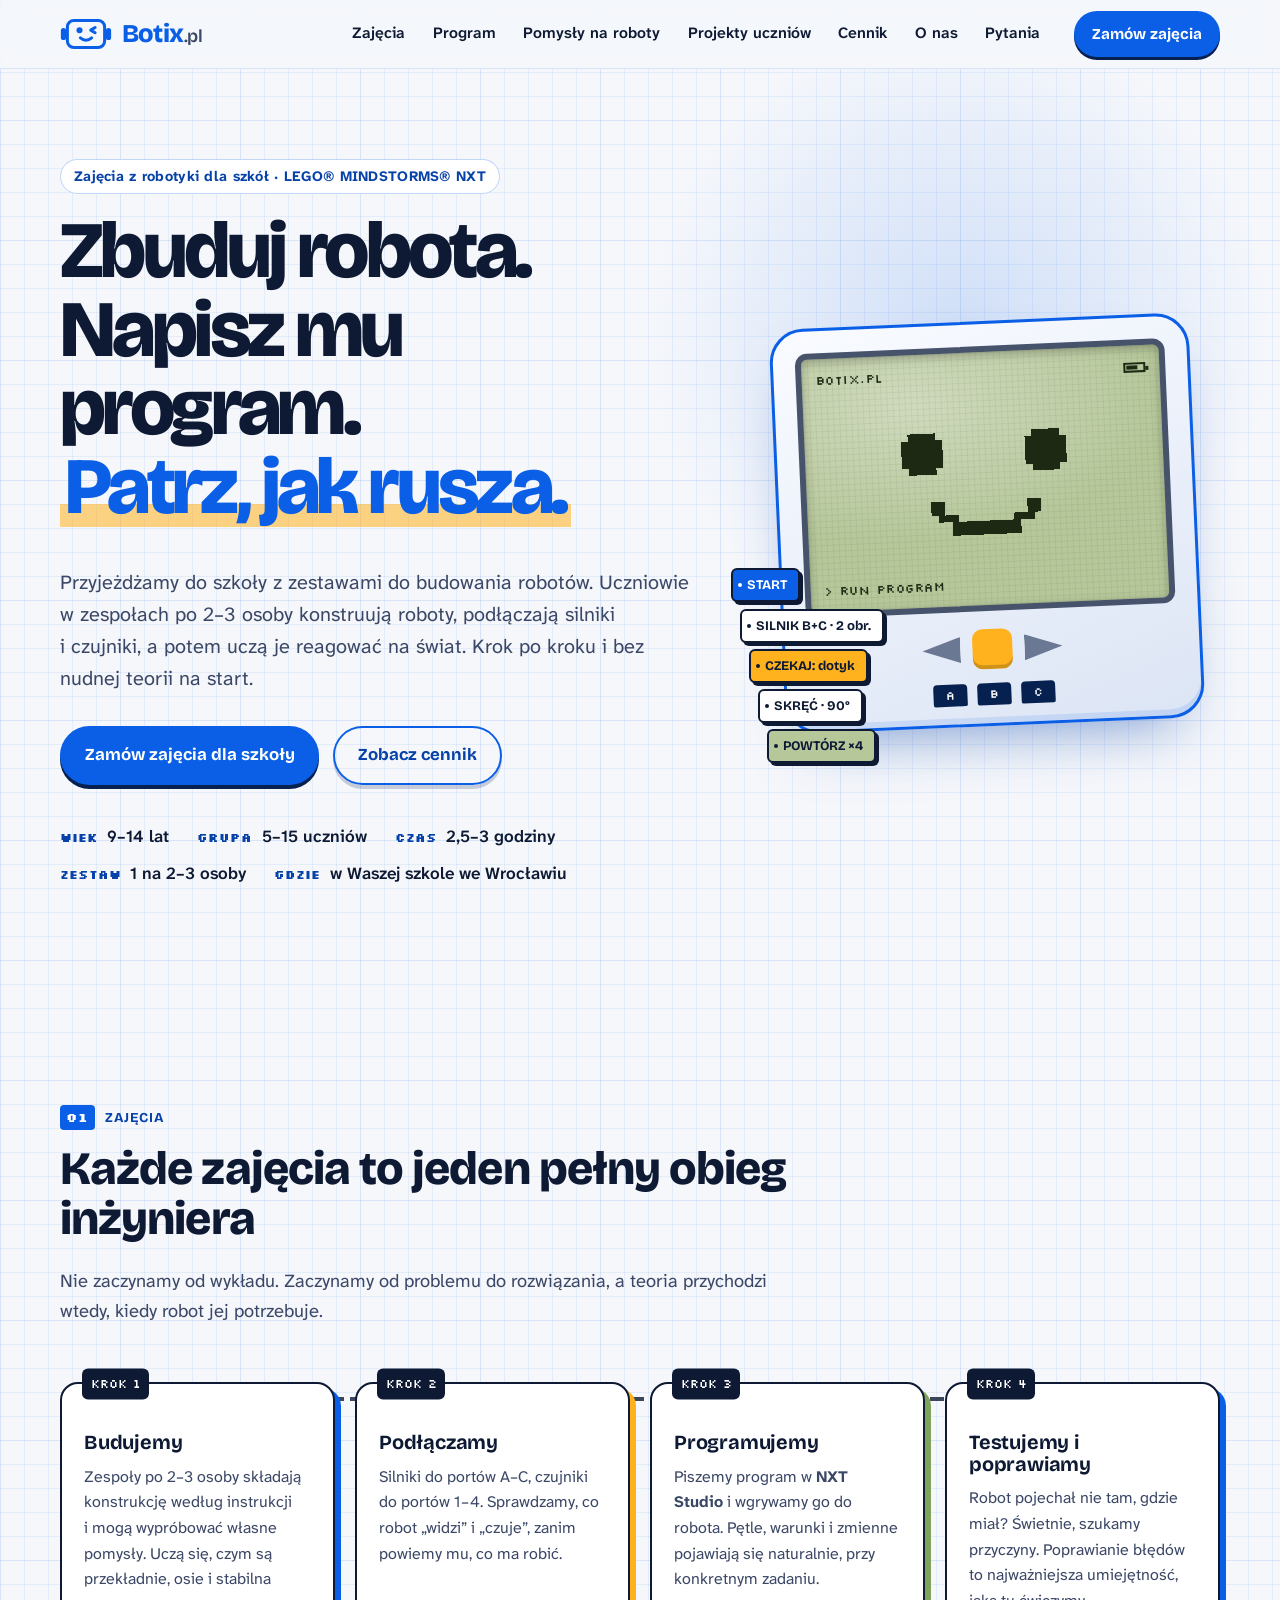
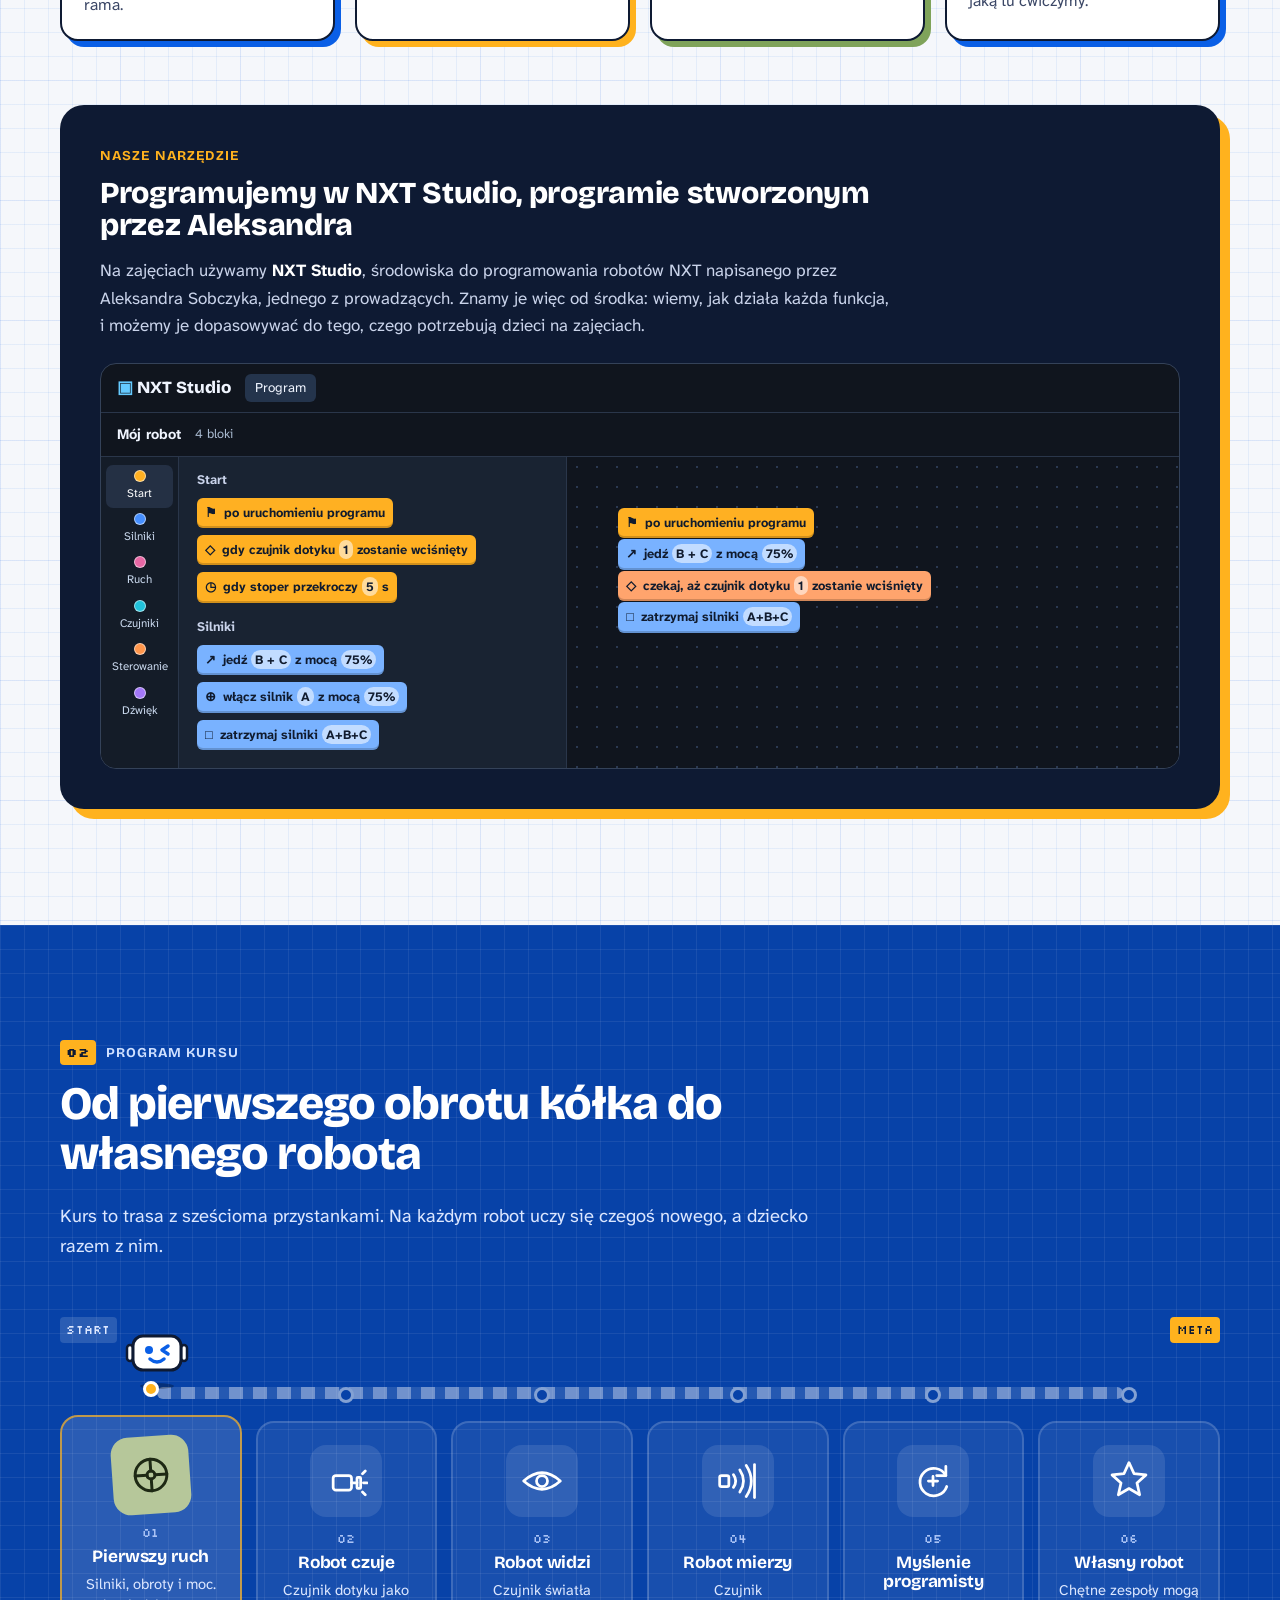
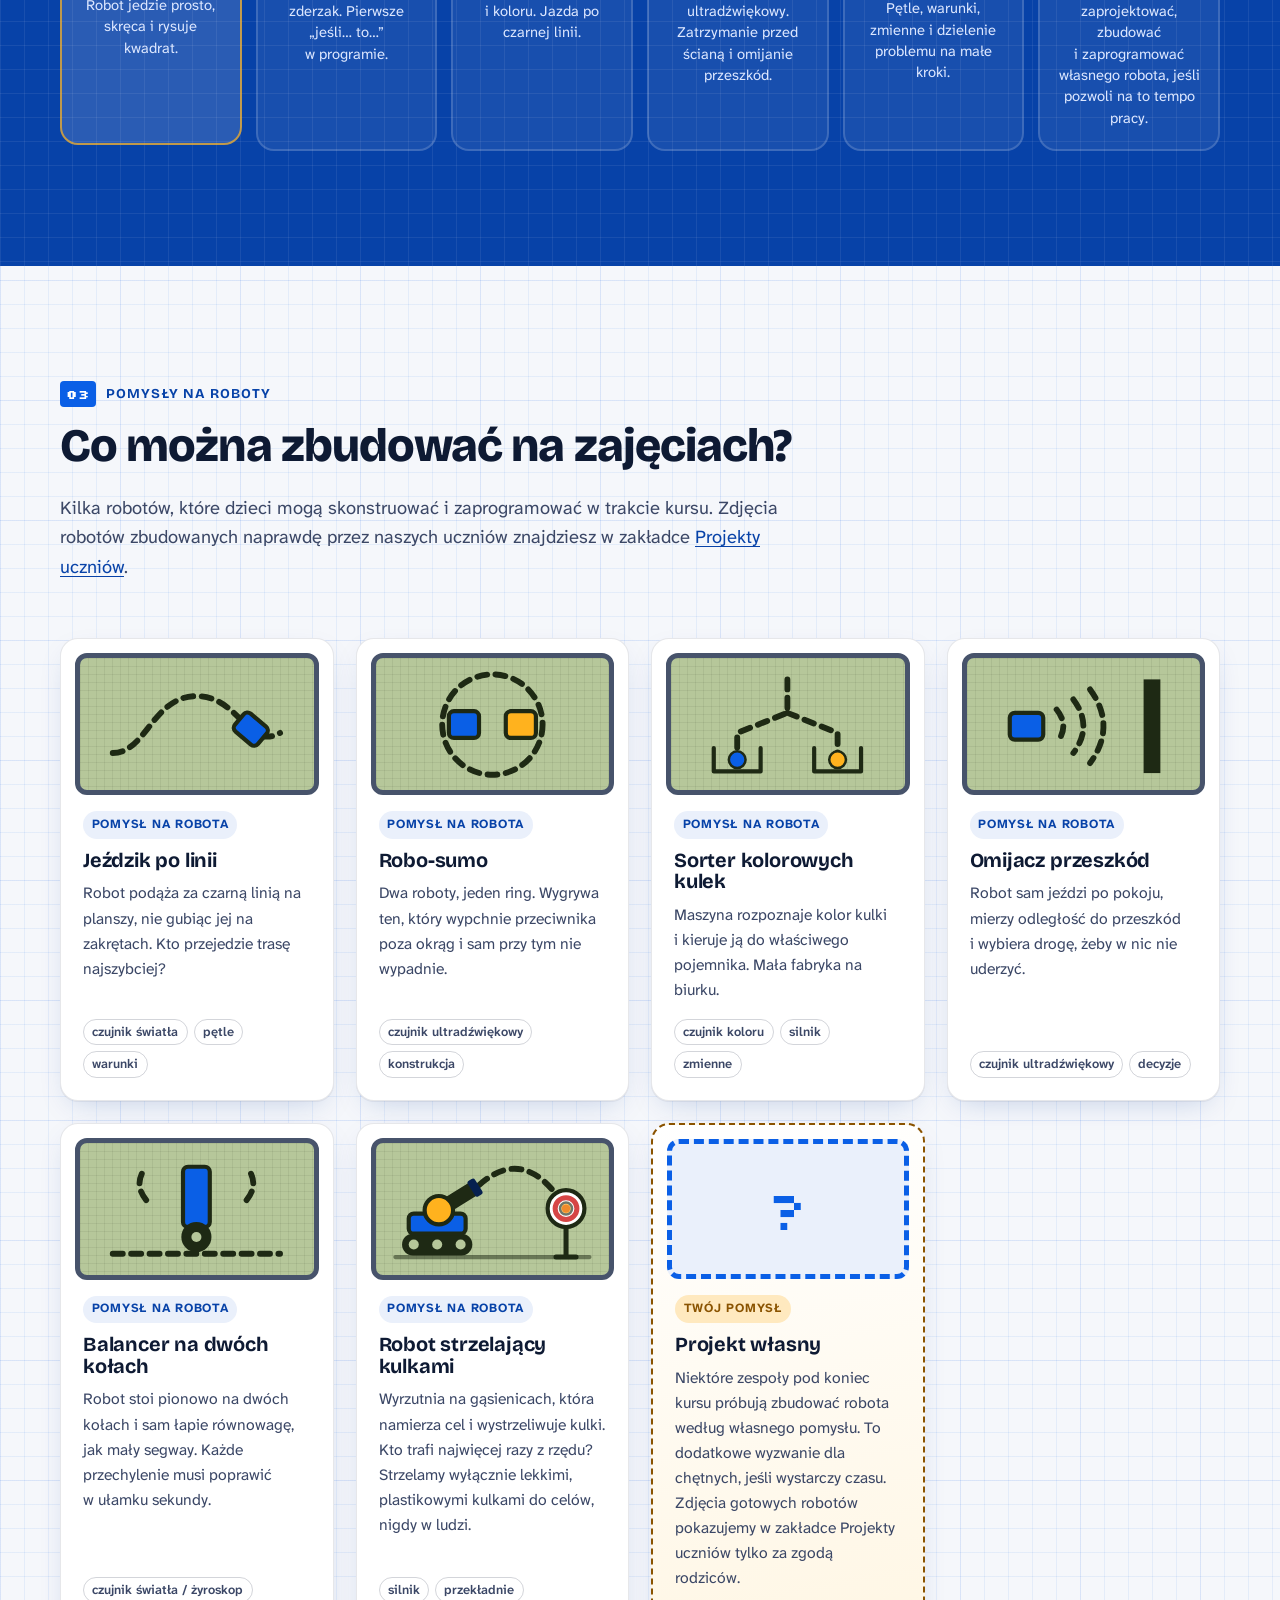
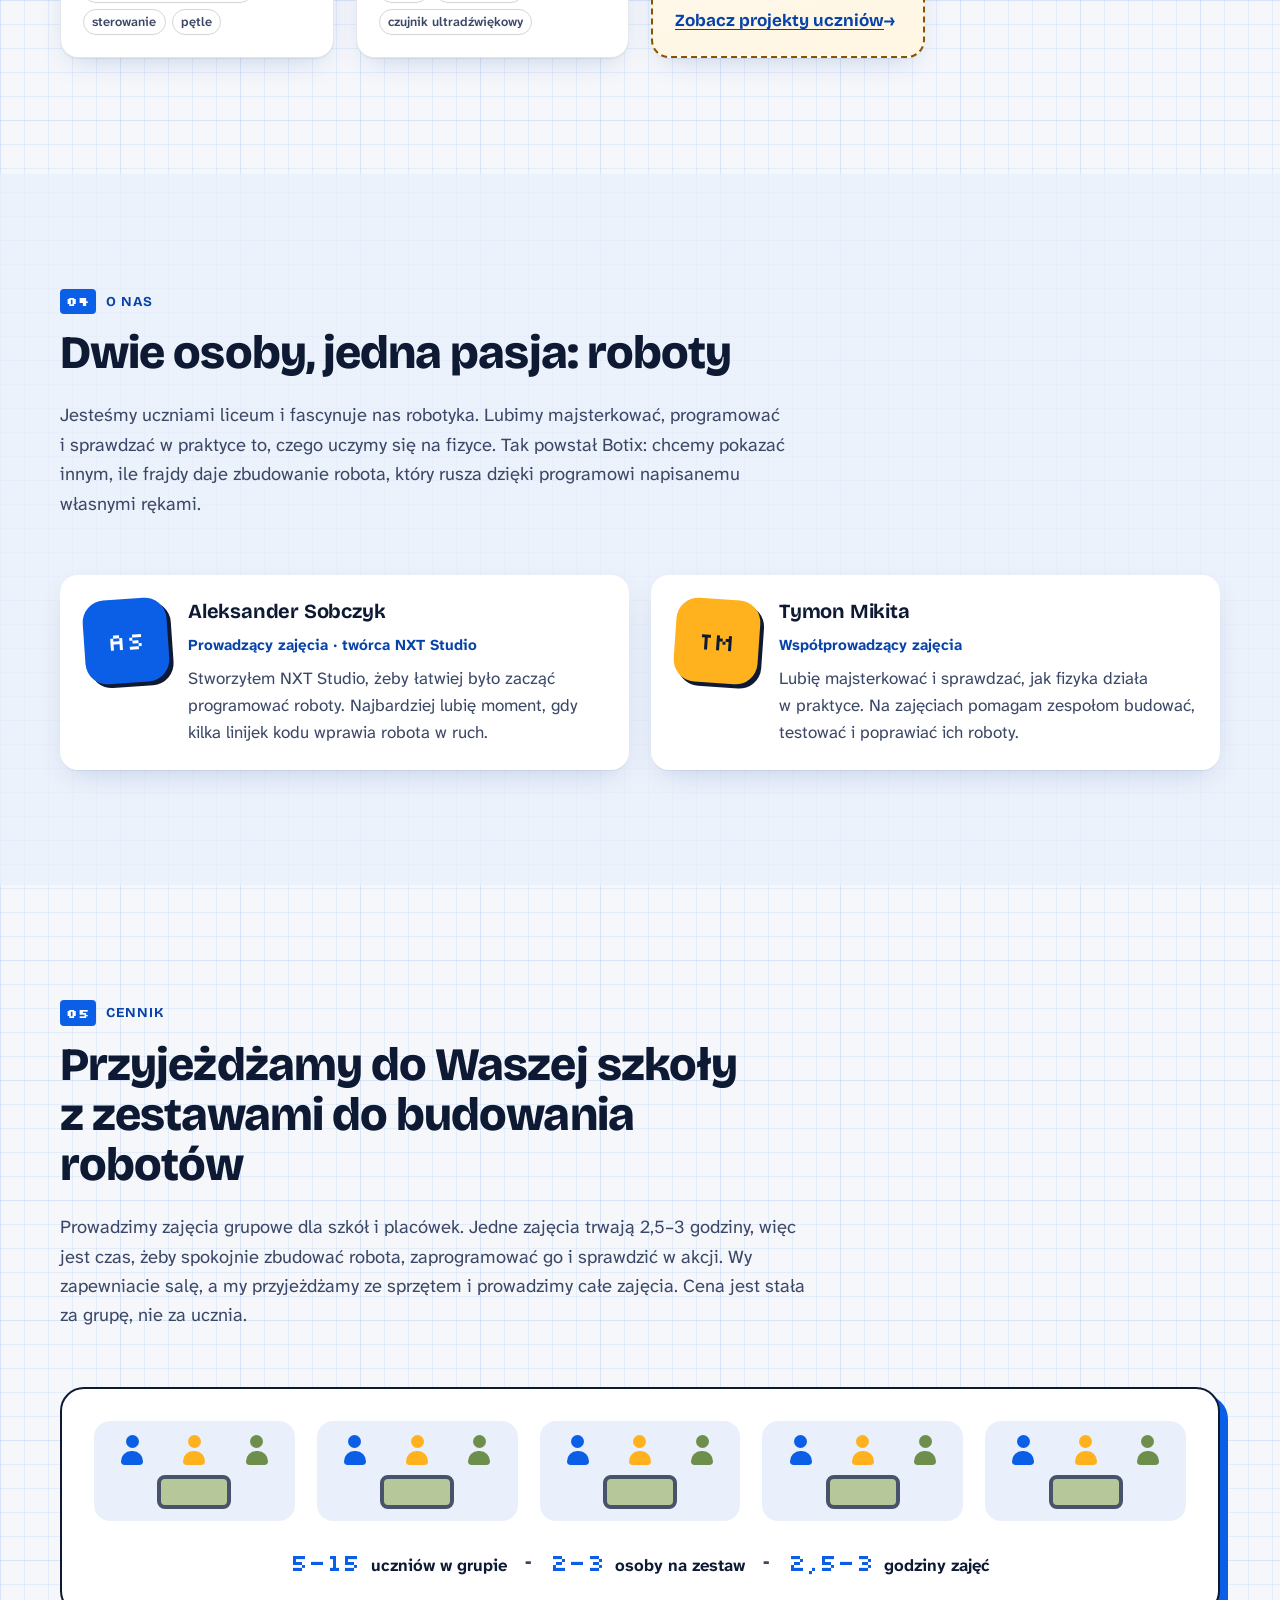
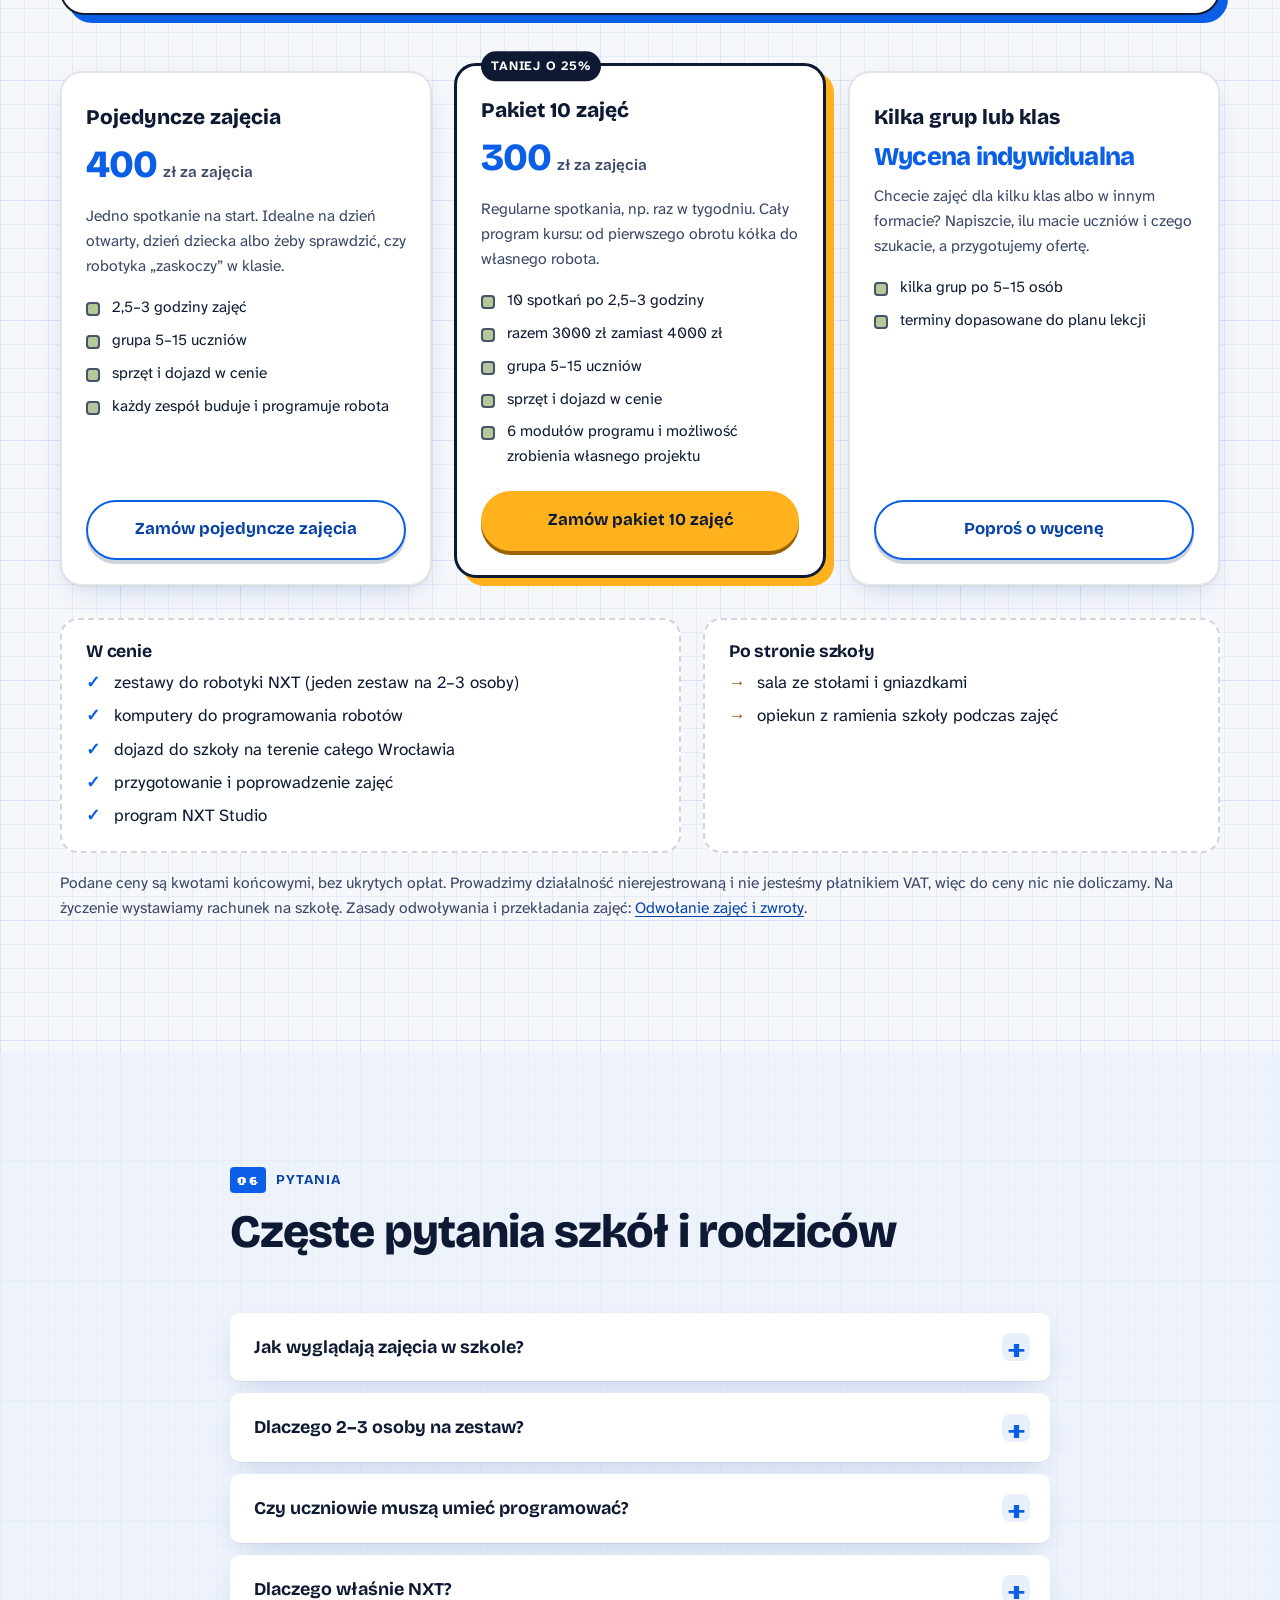
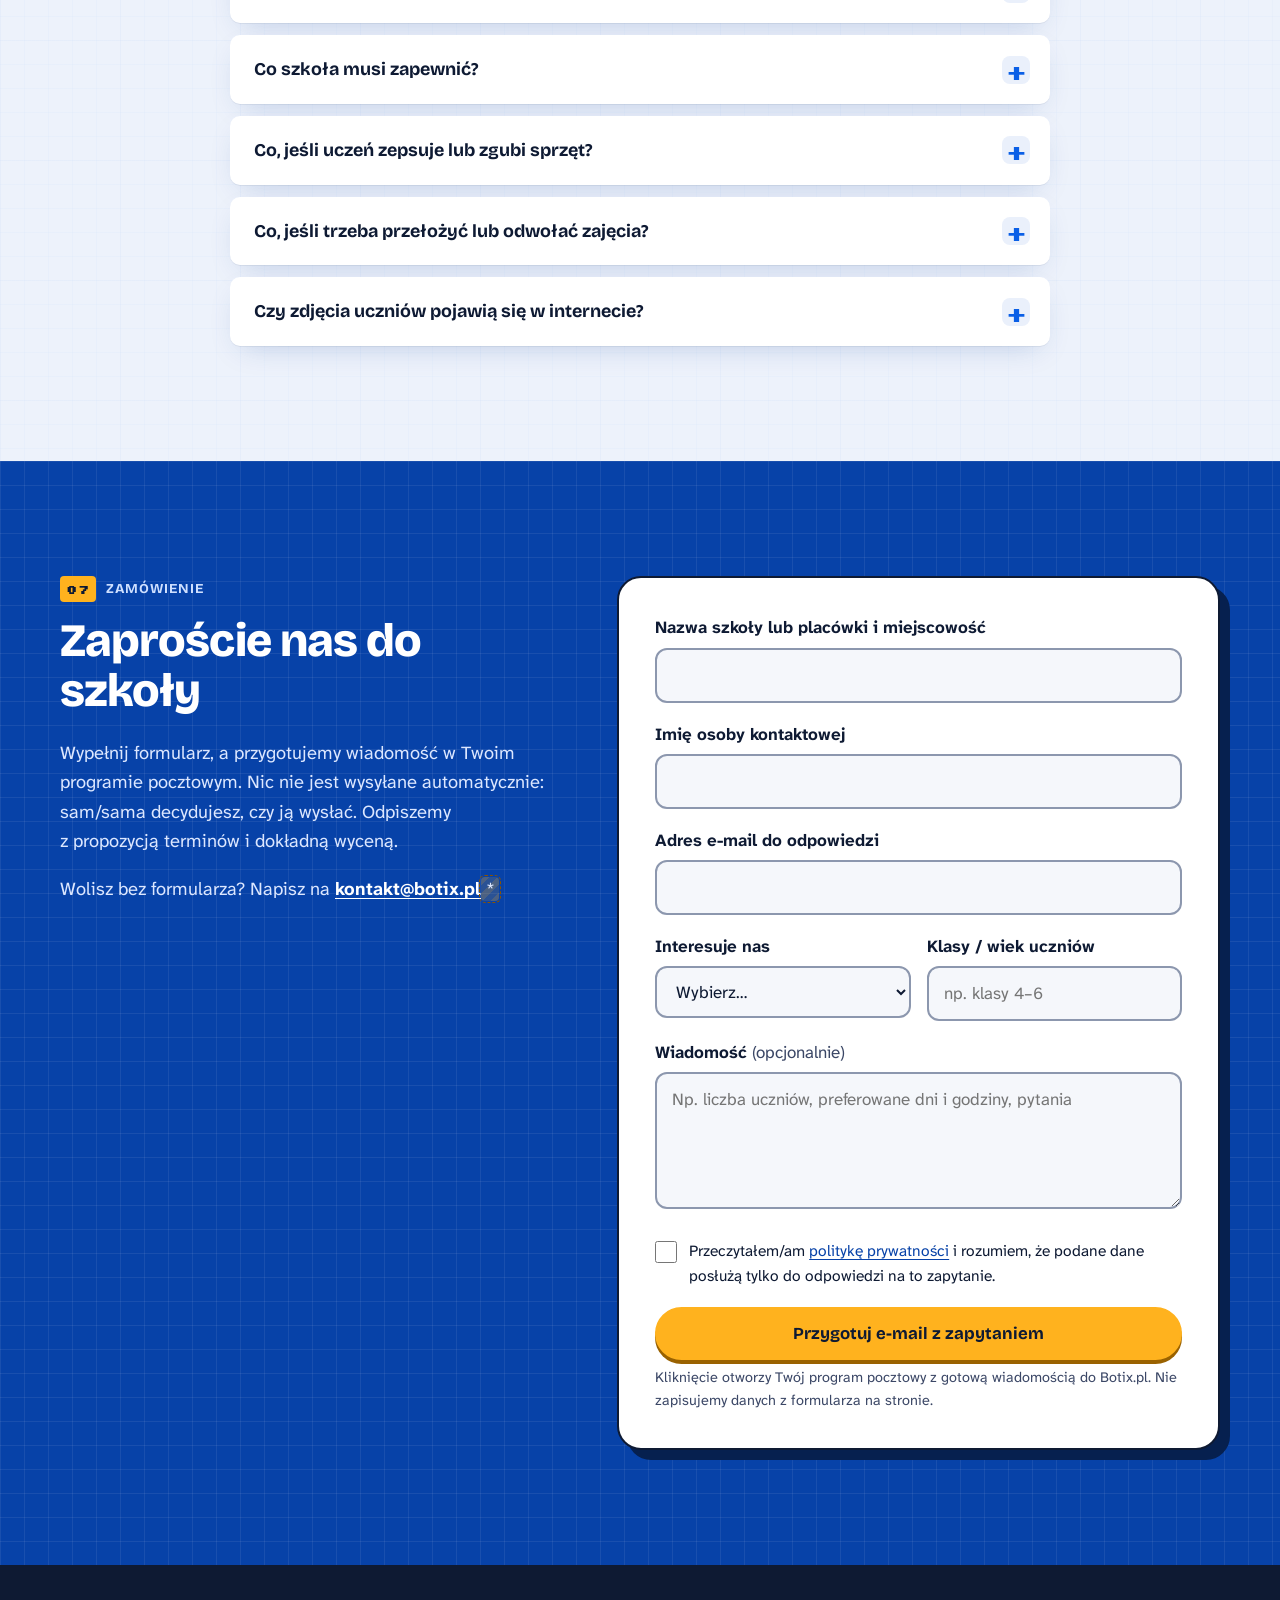
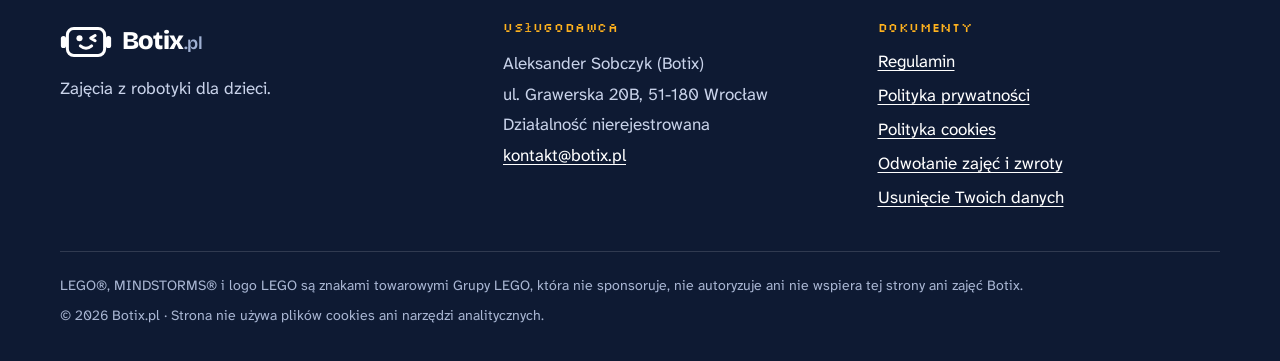
==== commit 25cf0261: "Uzupełnienie danych, zespoły 2–3 os., podgląd NXT Studio - adres i data obowiązywania w regulaminie " ====
--- a/index.html
+++ b/index.html
@@ -4,7 +4,7 @@
   <meta charset="utf-8">
   <meta name="viewport" content="width=device-width, initial-scale=1">
   <title>Botix.pl | Zajęcia z robotyki dla szkół</title>
-  <meta name="description" content="Botix.pl: zajęcia z robotyki dla szkół. Przyjeżdżamy z zestawami LEGO® MINDSTORMS® NXT, uczniowie budują i programują roboty w zespołach po trzy osoby.">
+  <meta name="description" content="Botix.pl: zajęcia z robotyki dla szkół. Przyjeżdżamy z zestawami LEGO® MINDSTORMS® NXT, uczniowie budują i programują roboty w zespołach po 2–3 osoby.">
   <meta name="theme-color" content="#0A5FE6">
   <link rel="icon" href="assets/logo-znak.svg" type="image/svg+xml">
   <!-- Czcionki: Google Fonts (licencja SIL Open Font License). Patrz Polityka prywatności, pkt 6. -->
@@ -54,7 +54,7 @@
             <span class="hl">Patrz, jak rusza.</span>
           </h1>
           <p class="lead reveal" style="--d:2">
-            Przyjeżdżamy do szkoły z&nbsp;kompletem robotów. Uczniowie w&nbsp;trzyosobowych zespołach konstruują roboty, podłączają silniki i&nbsp;czujniki, a&nbsp;potem uczą je reagować na świat. Krok po kroku i&nbsp;bez nudnej teorii na start.
+            Przyjeżdżamy do szkoły z&nbsp;zestawami do budowania robotów. Uczniowie w&nbsp;zespołach po 2–3 osoby konstruują roboty, podłączają silniki i&nbsp;czujniki, a&nbsp;potem uczą je reagować na świat. Krok po kroku i&nbsp;bez nudnej teorii na start.
           </p>
           <div class="hero-cta reveal" style="--d:3">
             <a class="btn" href="#zapisy">Zamów zajęcia dla szkoły</a>
@@ -63,9 +63,9 @@
           <ul class="facts reveal" style="--d:4" aria-label="Najważniejsze informacje">
             <li><span class="facts-k">Wiek</span> 9–14 lat</li>
             <li><span class="facts-k">Grupa</span> 5–15 uczniów</li>
-            <li><span class="facts-k">Czas</span> 2–3 godziny</li>
-            <li><span class="facts-k">Zestaw</span> 1 na 3 osoby</li>
-            <li><span class="facts-k">Gdzie</span> w&nbsp;Waszej szkole</li>
+            <li><span class="facts-k">Czas</span> 2,5–3 godziny</li>
+            <li><span class="facts-k">Zestaw</span> 1 na 2–3 osoby</li>
+            <li><span class="facts-k">Gdzie</span> w&nbsp;Waszej szkole we Wrocławiu</li>
           </ul>
         </div>
 
@@ -125,7 +125,7 @@
           <li>
             <span class="port-tag" aria-hidden="true">KROK 1</span>
             <h3>Budujemy</h3>
-            <p>Zespoły po trzy osoby składają konstrukcję według instrukcji, a&nbsp;z czasem według własnego pomysłu. Uczą się, czym są przekładnie, osie i&nbsp;stabilna rama.</p>
+            <p>Zespoły po 2–3 osoby składają konstrukcję według instrukcji i&nbsp;mogą wypróbować własne pomysły. Uczą się, czym są przekładnie, osie i&nbsp;stabilna rama.</p>
           </li>
           <li>
             <span class="port-tag" aria-hidden="true">KROK 2</span>
@@ -144,12 +144,7 @@
           </li>
         </ol>
 
-        <aside class="studio" aria-labelledby="studio-title">
-          <div class="studio-badge" aria-hidden="true">
-            <span class="studio-win"><i></i><i></i><i></i></span>
-            <span class="pix studio-name">NXT<br>STUDIO</span>
-            <span class="studio-cursor pix">_</span>
-          </div>
+        <aside class="studio" id="nxt-studio" aria-labelledby="studio-title">
           <div class="studio-copy">
             <p class="kicker">Nasze narzędzie</p>
             <h3 id="studio-title">Programujemy w&nbsp;NXT Studio, programie stworzonym przez Aleksandra</h3>
@@ -157,6 +152,47 @@
               Na zajęciach używamy <strong>NXT Studio</strong>, środowiska do programowania robotów NXT napisanego przez Aleksandra Sobczyka, jednego z&nbsp;prowadzących. Znamy je więc od środka: wiemy, jak działa każda funkcja, i&nbsp;możemy je dopasowywać do tego, czego potrzebują dzieci na zajęciach.
             </p>
           </div>
+          <figure class="studio-preview" role="img" aria-label="Podgląd edytora NXT Studio. W palecie po lewej wyróżniają się kolejno bloki startowe i bloki silników. Po prawej widać przykładowy program.">
+            <div class="studio-window" aria-hidden="true">
+              <div class="studio-toolbar">
+                <span class="studio-brand"><span>▣</span> NXT Studio</span>
+                <span class="studio-tab">Program</span>
+              </div>
+              <div class="studio-project">Mój robot <span>4 bloki</span></div>
+              <div class="studio-workbench">
+                <ul class="studio-categories">
+                  <li class="studio-category-current" style="--category-color:#ffb022">Start</li>
+                  <li style="--category-color:#468fff">Silniki</li>
+                  <li style="--category-color:#e767a4">Ruch</li>
+                  <li style="--category-color:#21c1da">Czujniki</li>
+                  <li style="--category-color:#ff964c">Sterowanie</li>
+                  <li style="--category-color:#a377f8">Dźwięk</li>
+                </ul>
+                <div class="studio-palette">
+                  <p>Start</p>
+                  <ul class="studio-blocks">
+                    <li class="studio-block studio-block-start" style="--step:0"><span>⚑</span> po uruchomieniu programu</li>
+                    <li class="studio-block studio-block-start" style="--step:1"><span>◇</span> gdy czujnik dotyku <b>1</b> zostanie wciśnięty</li>
+                    <li class="studio-block studio-block-start" style="--step:2"><span>◷</span> gdy stoper przekroczy <b>5</b> s</li>
+                  </ul>
+                  <p>Silniki</p>
+                  <ul class="studio-blocks">
+                    <li class="studio-block studio-block-motor" style="--step:3"><span>↗</span> jedź <b>B + C</b> z mocą <b>75%</b></li>
+                    <li class="studio-block studio-block-motor" style="--step:4"><span>⊕</span> włącz silnik <b>A</b> z mocą <b>75%</b></li>
+                    <li class="studio-block studio-block-motor" style="--step:5"><span>□</span> zatrzymaj silniki <b>A+B+C</b></li>
+                  </ul>
+                </div>
+                <div class="studio-canvas">
+                  <ol class="studio-blocks">
+                    <li class="studio-block studio-block-start"><span>⚑</span> po uruchomieniu programu</li>
+                    <li class="studio-block studio-block-motor"><span>↗</span> jedź <b>B + C</b> z mocą <b>75%</b></li>
+                    <li class="studio-block studio-block-wait"><span>◇</span> czekaj, aż czujnik dotyku <b>1</b> zostanie wciśnięty</li>
+                    <li class="studio-block studio-block-motor"><span>□</span> zatrzymaj silniki <b>A+B+C</b></li>
+                  </ol>
+                </div>
+              </div>
+            </div>
+          </figure>
         </aside>
       </div>
     </section>
@@ -235,7 +271,7 @@
               </div>
               <span class="stop-n pix">06</span>
               <h3>Własny robot</h3>
-              <p>Zespół wymyśla, buduje i&nbsp;programuje swojego robota, a&nbsp;potem pokazuje go innym.</p>
+              <p>Chętne zespoły mogą zaprojektować, zbudować i&nbsp;zaprogramować własnego robota, jeśli pozwoli na to tempo pracy.</p>
             </li>
           </ol>
         </div>
@@ -256,7 +292,13 @@
         <ul class="projects">
           <li class="project">
             <div class="thumb" aria-hidden="true">
-              <svg viewBox="0 0 120 70"><path class="line" d="M0 52 C 25 52, 30 18, 60 18 S 95 52, 120 40"/><rect class="bot" x="48" y="9" width="18" height="14" rx="3"/></svg>
+              <svg viewBox="0 0 120 70">
+                <path id="line-follower-route" class="line" d="M10 52 C 30 52, 34 18, 60 18 S 91 51, 110 40"/>
+                <rect class="bot motion-still" x="51" y="11" width="18" height="14" rx="3"/>
+                <rect class="bot motion-live line-follower" x="-9" y="-7" width="18" height="14" rx="3">
+                  <animateMotion dur="3.6s" repeatCount="indefinite" rotate="auto"><mpath href="#line-follower-route"/></animateMotion>
+                </rect>
+              </svg>
             </div>
             <span class="tag">Pomysł na robota</span>
             <h3>Jeździk po linii</h3>
@@ -265,7 +307,7 @@
           </li>
           <li class="project">
             <div class="thumb" aria-hidden="true">
-              <svg viewBox="0 0 120 70"><circle class="line" cx="60" cy="35" r="30"/><rect class="bot" x="34" y="27" width="18" height="16" rx="3"/><rect class="bot bot-2" x="68" y="27" width="18" height="16" rx="3"/></svg>
+              <svg viewBox="0 0 120 70"><circle class="line" cx="60" cy="35" r="30"/><rect class="bot sumo-left" x="34" y="27" width="18" height="16" rx="3"/><rect class="bot bot-2 sumo-right" x="68" y="27" width="18" height="16" rx="3"/></svg>
             </div>
             <span class="tag">Pomysł na robota</span>
             <h3>Robo-sumo</h3>
@@ -274,7 +316,12 @@
           </li>
           <li class="project">
             <div class="thumb" aria-hidden="true">
-              <svg viewBox="0 0 120 70"><path class="line" d="M10 60 H110 M30 60 V40 M60 60 V40 M90 60 V40"/><circle class="dot" cx="45" cy="18" r="6"/><circle class="dot dot-2" cx="75" cy="22" r="6"/></svg>
+              <svg class="sorter" viewBox="0 0 120 70">
+                <path class="line" d="M60 8 V28 L30 40 V53 M60 28 L90 40 V53"/>
+                <path class="sorter-bin" d="M16 49 V63 H44 V49 M76 49 V63 H104 V49"/>
+                <circle class="sorter-ball sorter-blue" cx="30" cy="56" r="5"/>
+                <circle class="sorter-ball sorter-amber" cx="90" cy="56" r="5"/>
+              </svg>
             </div>
             <span class="tag">Pomysł na robota</span>
             <h3>Sorter kolorowych kulek</h3>
@@ -283,7 +330,7 @@
           </li>
           <li class="project">
             <div class="thumb" aria-hidden="true">
-              <svg viewBox="0 0 120 70"><rect class="bot" x="16" y="28" width="20" height="16" rx="3"/><path class="line" d="M44 26 q8 10 0 20 M54 20 q12 16 0 32 M64 14 q16 22 0 44"/><rect class="wall" x="96" y="8" width="10" height="56"/></svg>
+              <svg viewBox="0 0 120 70"><rect class="bot obstacle-bot" x="16" y="28" width="20" height="16" rx="3"/><path class="line" d="M44 26 q8 10 0 20 M54 20 q12 16 0 32 M64 14 q16 22 0 44"/><rect class="wall" x="96" y="8" width="10" height="56"/></svg>
             </div>
             <span class="tag">Pomysł na robota</span>
             <h3>Omijacz przeszkód</h3>
@@ -292,7 +339,7 @@
           </li>
           <li class="project">
             <div class="thumb" aria-hidden="true">
-              <svg viewBox="0 0 120 70"><path class="line" d="M10 62 H110"/><g class="tilt"><rect class="bot" x="52" y="10" width="16" height="36" rx="3"/><circle class="dot" cx="60" cy="52" r="9"/></g><path class="line" d="M30 30 q-8 -10 0 -20 M90 30 q8 -10 0 -20"/></svg>
+              <svg viewBox="0 0 120 70"><path class="line" d="M10 62 H110"/><g class="tilt"><path class="balancer-axle" d="M60 43 V52"/><rect class="bot" x="52" y="10" width="16" height="36" rx="3"/></g><circle class="balancer-wheel" cx="60" cy="52" r="9"/><circle class="balancer-hub" cx="60" cy="52" r="3"/><path class="line" d="M30 30 q-8 -10 0 -20 M90 30 q8 -10 0 -20"/></svg>
             </div>
             <span class="tag">Pomysł na robota</span>
             <h3>Balancer na dwóch kołach</h3>
@@ -301,7 +348,22 @@
           </li>
           <li class="project">
             <div class="thumb" aria-hidden="true">
-              <svg class="shooter" viewBox="0 0 120 70"><path class="ground" d="M2 64 H118"/><path class="line" d="M55 20 Q 80 -4, 101 32"/><circle class="ball" cx="68" cy="13.5" r="3.6"/><circle class="ball ball-2" cx="84" cy="11" r="3.6"/><path class="solid" d="M104 46 V64 M98 64 H110"/><circle class="target" cx="104" cy="35" r="11"/><circle class="target-ring" cx="104" cy="35" r="6.5"/><circle class="target-mid" cx="104" cy="35" r="2.5"/><rect class="track" x="6" y="50" width="42" height="13" rx="6.5"/><circle class="wheel" cx="13" cy="56.5" r="3"/><circle class="wheel" cx="27" cy="56.5" r="3"/><circle class="wheel" cx="41" cy="56.5" r="3"/><rect class="bot" x="10" y="38" width="34" height="12" rx="3"/><g transform="rotate(-32 28 36)"><rect class="barrel" x="27" y="31.5" width="28" height="9" rx="2.5"/><rect class="barrel-tip" x="51" y="30.5" width="5" height="11" rx="1.5"/></g><circle class="bot bot-2" cx="28" cy="36" r="8.5"/></svg>
+              <svg class="shooter" viewBox="0 0 120 70">
+                <path class="ground" d="M2 64 H118"/>
+                <path id="shooter-route" class="line" d="M52 21 Q 80 -4, 104 35"/>
+                <path class="solid" d="M104 46 V64 M98 64 H110"/>
+                <circle class="target" cx="104" cy="35" r="11"/><circle class="target-ring" cx="104" cy="35" r="6.5"/><circle class="target-mid" cx="104" cy="35" r="2.5"/>
+                <rect class="track" x="6" y="50" width="42" height="13" rx="6.5"/>
+                <circle class="wheel" cx="13" cy="56.5" r="3"/><circle class="wheel" cx="27" cy="56.5" r="3"/><circle class="wheel" cx="41" cy="56.5" r="3"/>
+                <rect class="bot" x="10" y="38" width="34" height="12" rx="3"/>
+                <g transform="rotate(-32 28 36)"><rect class="barrel" x="27" y="31.5" width="28" height="9" rx="2.5"/><rect class="barrel-tip" x="51" y="30.5" width="5" height="11" rx="1.5"/></g>
+                <circle class="bot bot-2" cx="28" cy="36" r="8.5"/>
+                <circle class="ball motion-still" cx="78" cy="12.5" r="3.6"/>
+                <circle class="ball motion-live" cx="0" cy="0" r="3.6">
+                  <animateMotion dur="2s" repeatCount="indefinite" calcMode="linear" keyPoints="0;1;1" keyTimes="0;0.48;1"><mpath href="#shooter-route"/></animateMotion>
+                  <animate attributeName="opacity" dur="2s" repeatCount="indefinite" values="0;1;1;0;0" keyTimes="0;0.06;0.48;0.58;1"/>
+                </circle>
+              </svg>
             </div>
             <span class="tag">Pomysł na robota</span>
             <h3>Robot strzelający kulkami</h3>
@@ -312,7 +374,7 @@
             <div class="thumb thumb-cta" aria-hidden="true"><span class="pix">?</span></div>
             <span class="tag tag-amber">Twój pomysł</span>
             <h3>Projekt własny</h3>
-            <p>Na koniec kursu uczniowie budują robota według własnego pomysłu. Zdjęcia gotowych robotów pokazujemy w&nbsp;zakładce Projekty uczniów, oczywiście tylko za zgodą rodziców.</p>
+            <p>Niektóre zespoły pod koniec kursu próbują zbudować robota według własnego pomysłu. To dodatkowe wyzwanie dla chętnych, jeśli wystarczy czasu. Zdjęcia gotowych robotów pokazujemy w&nbsp;zakładce Projekty uczniów tylko za zgodą rodziców.</p>
             <a class="link-arrow" href="projekty.html">Zobacz projekty uczniów</a>
           </li>
         </ul>
@@ -326,7 +388,7 @@
           <p class="kicker"><span class="pix">04</span> O nas</p>
           <h2 id="onas-title">Dwie osoby, jedna pasja: roboty</h2>
           <p class="sec-lead">
-            Botix prowadzimy we dwójkę. <span class="todo" title="Do uzupełnienia">[Kilka zdań o was: skąd pomysł, jakie macie doświadczenie z robotyką i z pracą z dziećmi. Piszcie tylko to, co prawdziwe.]</span>
+            Jesteśmy uczniami liceum i&nbsp;fascynuje nas robotyka. Lubimy majsterkować, programować i&nbsp;sprawdzać w&nbsp;praktyce to, czego uczymy się na fizyce. Tak powstał Botix: chcemy pokazać innym, ile frajdy daje zbudowanie robota, który rusza dzięki programowi napisanemu własnymi rękami.
           </p>
         </header>
         <ul class="team">
@@ -335,15 +397,15 @@
             <div>
               <h3>Aleksander Sobczyk</h3>
               <p class="role">Prowadzący zajęcia · twórca NXT Studio</p>
-              <p class="todo" title="Do uzupełnienia">[2–3 zdania: czym się zajmujesz, co lubisz w robotyce.]</p>
+              <p>Stworzyłem NXT Studio, żeby łatwiej było zacząć programować roboty. Najbardziej lubię moment, gdy kilka linijek kodu wprawia robota w&nbsp;ruch.</p>
             </div>
           </li>
           <li class="person">
             <div class="avatar avatar-2" aria-hidden="true"><span class="pix">TM</span></div>
             <div>
               <h3>Tymon Mikita</h3>
-              <p class="role">Prowadzący zajęcia</p>
-              <p class="todo" title="Do uzupełnienia">[2–3 zdania: czym się zajmujesz, co lubisz w robotyce.]</p>
+              <p class="role">Współprowadzący zajęcia</p>
+              <p>Lubię majsterkować i&nbsp;sprawdzać, jak fizyka działa w&nbsp;praktyce. Na zajęciach pomagam zespołom budować, testować i&nbsp;poprawiać ich roboty.</p>
             </div>
           </li>
         </ul>
@@ -355,11 +417,11 @@
       <div class="wrap">
         <header class="sec-head">
           <p class="kicker"><span class="pix">05</span> Cennik</p>
-          <h2 id="cennik-title">Przyjeżdżamy do Waszej szkoły z&nbsp;kompletem robotów</h2>
-          <p class="sec-lead">Prowadzimy zajęcia grupowe dla szkół i&nbsp;placówek. Jedne zajęcia trwają 2–3 godziny, więc jest czas, żeby spokojnie zbudować robota, zaprogramować go i&nbsp;sprawdzić w&nbsp;akcji. Wy zapewniacie salę, a&nbsp;my przyjeżdżamy ze sprzętem i&nbsp;prowadzimy całe zajęcia. Cena jest stała za grupę, nie za ucznia.</p>
+          <h2 id="cennik-title">Przyjeżdżamy do Waszej szkoły z&nbsp;zestawami do budowania robotów</h2>
+          <p class="sec-lead">Prowadzimy zajęcia grupowe dla szkół i&nbsp;placówek. Jedne zajęcia trwają 2,5–3 godziny, więc jest czas, żeby spokojnie zbudować robota, zaprogramować go i&nbsp;sprawdzić w&nbsp;akcji. Wy zapewniacie salę, a&nbsp;my przyjeżdżamy ze sprzętem i&nbsp;prowadzimy całe zajęcia. Cena jest stała za grupę, nie za ucznia.</p>
         </header>
 
-        <!-- Wizualizacja: do 15 uczniów = do 5 zestawów × 3 osoby -->
+        <!-- Przykładowy podział na zespoły -->
         <figure class="squad" aria-labelledby="squad-cap">
           <ul class="squad-teams" aria-hidden="true">
             <li><span class="kid"></span><span class="kid"></span><span class="kid"></span><span class="mini-brick"></span></li>
@@ -371,9 +433,9 @@
           <figcaption id="squad-cap" class="squad-cap">
             <span><b class="pix">5–15</b> uczniów w&nbsp;grupie</span>
             <span class="squad-x" aria-hidden="true">·</span>
-            <span><b class="pix">3</b> osoby na zestaw</span>
+            <span><b class="pix">2–3</b> osoby na zestaw</span>
             <span class="squad-x" aria-hidden="true">·</span>
-            <span><b class="pix">2–3</b> godziny zajęć</span>
+            <span><b class="pix">2,5–3</b> godziny zajęć</span>
           </figcaption>
         </figure>
 
@@ -383,7 +445,7 @@
             <p class="plan-price">400 <small>zł za zajęcia</small></p>
             <p class="plan-desc">Jedno spotkanie na start. Idealne na dzień otwarty, dzień dziecka albo żeby sprawdzić, czy robotyka „zaskoczy” w&nbsp;klasie.</p>
             <ul class="plan-list">
-              <li>2–3 godziny zajęć</li>
+              <li>2,5–3 godziny zajęć</li>
               <li>grupa 5–15 uczniów</li>
               <li>sprzęt i&nbsp;dojazd w&nbsp;cenie</li>
               <li>każdy zespół buduje i&nbsp;programuje robota</li>
@@ -396,11 +458,11 @@
             <p class="plan-price">300 <small>zł za zajęcia</small></p>
             <p class="plan-desc">Regularne spotkania, np. raz w&nbsp;tygodniu. Cały program kursu: od pierwszego obrotu kółka do własnego robota.</p>
             <ul class="plan-list">
-              <li>10 spotkań po 2–3 godziny</li>
+              <li>10 spotkań po 2,5–3 godziny</li>
               <li>razem 3000&nbsp;zł zamiast 4000&nbsp;zł</li>
               <li>grupa 5–15 uczniów</li>
               <li>sprzęt i&nbsp;dojazd w&nbsp;cenie</li>
-              <li>6 modułów programu i&nbsp;projekt własny</li>
+              <li>6 modułów programu i&nbsp;możliwość zrobienia własnego projektu</li>
             </ul>
             <a class="btn btn-amber" href="#zapisy">Zamów pakiet 10 zajęć</a>
           </li>
@@ -420,8 +482,9 @@
           <div>
             <h3>W cenie</h3>
             <ul class="tick-list">
-              <li>zestawy robotów NXT (1 zestaw na 3 uczniów, do 5 zestawów)</li>
-              <li>dojazd do szkoły</li>
+              <li>zestawy do robotyki NXT (jeden zestaw na 2–3 osoby)</li>
+              <li>komputery do programowania robotów</li>
+              <li>dojazd do szkoły na terenie całego Wrocławia</li>
               <li>przygotowanie i&nbsp;poprowadzenie zajęć</li>
               <li>program NXT Studio</li>
             </ul>
@@ -430,7 +493,6 @@
             <h3>Po stronie szkoły</h3>
             <ul class="tick-list tick-list-plain">
               <li>sala ze stołami i&nbsp;gniazdkami</li>
-              <li><span class="todo" title="Do uzupełnienia">[komputery: 1 na zespół, czy przywozicie własne laptopy?]</span></li>
               <li>opiekun z&nbsp;ramienia szkoły podczas zajęć</li>
             </ul>
           </div>
@@ -449,11 +511,11 @@
         <div class="faq">
           <details>
             <summary>Jak wyglądają zajęcia w&nbsp;szkole?</summary>
-            <p>Przyjeżdżamy z&nbsp;zestawami robotów: jeden na każdą trójkę uczniów. Zajęcia trwają 2–3 godziny. Grupa od 5 do 15 uczniów dzieli się na zespoły po trzy osoby i&nbsp;każdy zespół buduje i&nbsp;programuje swojego robota. Na koniec zajęć roboty wykonują zadanie, a&nbsp;my sprzątamy i&nbsp;zabieramy sprzęt.</p>
-          </details>
-          <details>
-            <summary>Dlaczego trzy osoby na zestaw?</summary>
-            <p>Bo robotyka to praca zespołowa. W&nbsp;trójce jedna osoba buduje, druga programuje, trzecia testuje, a&nbsp;co jakiś czas się zamieniają. Każdy ma co robić, a&nbsp;przy okazji uczy się współpracy.</p>
+            <p>Przywozimy komputery i&nbsp;zestawy NXT, po jednym zestawie na 2–3 osoby. Zajęcia trwają 2,5–3 godziny. Grupa od 5 do 15 uczniów dzieli się na małe zespoły, które budują i&nbsp;programują roboty. Na koniec roboty wykonują zadanie. Potem uczniowie sami rozbierają swoje roboty i&nbsp;odkładają elementy na miejsce, a&nbsp;my sprzątamy resztę sali i&nbsp;zabieramy sprzęt.</p>
+          </details>
+          <details>
+            <summary>Dlaczego 2–3 osoby na zestaw?</summary>
+            <p>W&nbsp;małym zespole każdy może spróbować budowania, programowania i&nbsp;testowania. Uczniowie dzielą się zadaniami i&nbsp;zamieniają rolami w&nbsp;trakcie zajęć.</p>
           </details>
           <details>
             <summary>Czy uczniowie muszą umieć programować?</summary>
@@ -475,7 +537,7 @@
           </details>
           <details>
             <summary>Co szkoła musi zapewnić?</summary>
-            <p>Salę ze stołami i&nbsp;dostępem do gniazdek oraz opiekuna z&nbsp;ramienia szkoły. <span class="todo" title="Do uzupełnienia">[Komputery: czy przywozicie własne laptopy, czy korzystacie z pracowni szkoły?]</span></p>
+            <p>Salę ze stołami i&nbsp;dostępem do gniazdek oraz opiekuna z&nbsp;ramienia szkoły. Komputery do programowania przywozimy ze sobą.</p>
           </details>
           <details>
             <summary>Co, jeśli uczeń zepsuje lub zgubi sprzęt?</summary>
@@ -565,7 +627,7 @@
         <h2 class="foot-h">Usługodawca</h2>
         <address>
           Aleksander Sobczyk (Botix)<br>
-          <span class="todo" title="Do uzupełnienia">[ulica, nr, kod pocztowy, miasto]</span><br>
+          ul. Grawerska 20B, 51-180 Wrocław<br>
           Działalność nierejestrowana<br>
           <a href="mailto:kontakt@botix.pl">kontakt@botix.pl</a>
         </address>
--- a/styles.css
+++ b/styles.css
@@ -304,7 +304,6 @@
 /* NXT Studio */
 .studio {
   margin-top: clamp(40px, 6vw, 64px);
-  display: grid; grid-template-columns: auto 1fr; gap: clamp(20px, 4vw, 44px); align-items: center;
   background: var(--ink); color: #E6ECFA; border-radius: 24px; padding: clamp(22px, 4vw, 40px);
   box-shadow: 10px 10px 0 var(--amber);
 }
@@ -312,18 +311,72 @@
 .studio p { margin: 0; color: #C9D3EA; }
 .studio strong { color: #fff; }
 .studio .kicker { color: var(--amber); margin-bottom: .7em; }
-.studio-badge {
-  position: relative; width: 180px; aspect-ratio: 4 / 3; border-radius: 14px;
-  background: var(--lcd);
-  background-image: linear-gradient(rgba(30,41,20,.08) 1px, transparent 1px), linear-gradient(90deg, rgba(30,41,20,.08) 1px, transparent 1px);
-  background-size: 6px 6px;
-  border: 6px solid #47536B; display: grid; place-items: center; color: var(--lcd-ink);
-  transform: rotate(-3deg);
-}
-.studio-win { position: absolute; top: 7px; left: 9px; display: flex; gap: 4px; }
-.studio-win i { width: 7px; height: 7px; border-radius: 50%; background: var(--lcd-ink); opacity: .55; }
-.studio-name { font-size: 1.55rem; line-height: 1.1; text-align: center; }
-.studio-cursor { position: absolute; right: 14px; bottom: 6px; font-size: 1.3rem; animation: blink 1s steps(1) infinite; }
+.studio-copy { max-width: 72ch; }
+.studio-preview { margin: 24px 0 0; }
+.studio-window {
+  border: 1px solid #344259; border-radius: 16px; overflow: hidden;
+  background: #10151e; color: #f0f5ff;
+}
+.studio-toolbar, .studio-project {
+  display: flex; align-items: center; gap: 14px; padding: 10px 16px;
+  border-bottom: 1px solid #2a364a;
+}
+.studio-brand { font-family: var(--f-display); font-weight: 800; }
+.studio-brand span { color: #65caff; }
+.studio-tab { border-radius: 6px; background: #24344c; padding: 3px 10px; font-size: .84rem; }
+.studio-project { font-size: .9rem; font-weight: 700; }
+.studio-project span { color: #a8b9cf; font-size: .8rem; font-weight: 400; }
+.studio-workbench { display: grid; grid-template-columns: 78px minmax(280px, 36%) minmax(0, 1fr); }
+.studio-categories {
+  list-style: none; margin: 0; padding: 8px 5px;
+  background: #141c28; border-right: 1px solid #2a364a;
+}
+.studio-categories li {
+  display: grid; justify-items: center; gap: 3px; padding: 5px 2px;
+  color: #c9d8ed; font-size: .72rem; text-align: center;
+}
+.studio-categories li::before {
+  content: ""; width: 12px; height: 12px; border-radius: 50%;
+  background: var(--category-color); border: 1px solid rgba(255,255,255,.55);
+}
+.studio-categories .studio-category-current { background: #243044; color: #fff; border-radius: 7px; }
+.studio-palette { padding: 12px 18px 18px; background: #192332; border-right: 1px solid #2a364a; }
+.studio-palette p { margin-bottom: 8px; font-size: .82rem; font-weight: 700; }
+.studio-palette .studio-blocks + p { margin-top: 13px; }
+.studio-canvas {
+  padding: clamp(18px, 4vw, 52px);
+  background: radial-gradient(circle, #2b3952 1px, transparent 1px) 0 0 / 20px 20px, #10151e;
+}
+.studio-blocks { list-style: none; margin: 0; padding: 0; display: grid; justify-items: start; gap: 7px; }
+.studio-canvas .studio-blocks { gap: 1px; }
+.studio-block {
+  position: relative; max-width: 100%; border-radius: 6px; padding: 5px 8px;
+  background: var(--block-color); color: #101b2e; font-size: .8rem; font-weight: 700;
+  box-shadow: inset 0 -2px 0 rgba(0,0,0,.18);
+  transform-origin: left center;
+}
+.studio-block-start { --block-color: #ffb022; }
+.studio-block-motor { --block-color: #79b2ff; }
+.studio-block-wait { --block-color: #ffa46d; }
+.studio-block span { margin-right: 3px; }
+.studio-block b { white-space: nowrap; padding: 1px 4px; border-radius: 10px; background: rgba(255,255,255,.55); }
+@media (prefers-reduced-motion: no-preference) {
+  .studio-palette .studio-block { animation: studio-preview-highlight 7.2s ease-in-out infinite; animation-delay: calc(var(--step) * 1.2s); }
+}
+@keyframes studio-preview-highlight {
+  0%, 16.66%, 100% { transform: scale(1); filter: brightness(1); }
+  5%, 11% { transform: scale(1.045); filter: brightness(1.15) drop-shadow(0 0 5px var(--block-color)); z-index: 2; }
+}
+@media (max-width: 820px) {
+  .studio-workbench { grid-template-columns: 68px minmax(0, 1fr); }
+  .studio-palette { border-right: 0; }
+  .studio-canvas { grid-column: 1 / -1; border-top: 1px solid #2a364a; }
+}
+@media (max-width: 420px) {
+  .studio-workbench { grid-template-columns: 52px minmax(0, 1fr); }
+  .studio-palette { padding-inline: 11px; }
+  .studio-categories li { font-size: .62rem; }
+}
 
 /* Program: trasa od pierwszego obrotu do własnego robota */
 .journey { --n: 6; --pos: 0; position: relative; }
@@ -419,7 +472,40 @@
 .thumb .line { fill: none; stroke: var(--lcd-ink); stroke-width: 3.5; stroke-linecap: round; stroke-dasharray: 6 5; }
 .thumb .bot { fill: var(--blue); stroke: var(--lcd-ink); stroke-width: 2.5; }
 .thumb .bot-2 { fill: var(--amber); }
-.thumb .dot { fill: var(--blue); } .thumb .dot-2 { fill: var(--amber); }
+.thumb .motion-live { display: none; }
+@media (prefers-reduced-motion: no-preference) {
+  .thumb .motion-live { display: inline; }
+  .thumb .motion-still { display: none; }
+  .line-follower { animation: follow-fade 3.6s linear infinite; }
+  .sumo-left { --charge: 8px; --recoil: -4px; animation: sumo-impact 2.8s infinite; }
+  .sumo-right { --charge: -8px; --recoil: 4px; animation: sumo-impact 2.8s infinite; }
+  .thumb .tilt { animation: balance 2.4s ease-in-out infinite; }
+}
+@keyframes follow-fade { 0%, 100% { opacity: 0; } 8%, 92% { opacity: 1; } }
+@keyframes sumo-impact {
+  0%, 12%, 82%, 100% { transform: translateX(0); }
+  40% { transform: translateX(var(--charge)); }
+  52% { transform: translateX(var(--recoil)); }
+  63% { transform: translateX(var(--charge)); }
+  72% { transform: translateX(var(--recoil)); }
+}
+.sorter-bin { fill: none; stroke: var(--lcd-ink); stroke-width: 2.5; stroke-linecap: round; stroke-linejoin: round; }
+.sorter-ball { stroke: var(--lcd-ink); stroke-width: 1.5; }
+.sorter-blue { fill: var(--blue); --entry-x: 30px; }
+.sorter-amber { fill: var(--amber); --entry-x: -30px; }
+@media (prefers-reduced-motion: no-preference) {
+  .sorter-ball { animation: sort-ball 3.6s linear infinite; }
+  .sorter-amber { animation-delay: -1.8s; }
+}
+@keyframes sort-ball {
+  0% { transform: translate(var(--entry-x), -50px); opacity: 0; }
+  7% { opacity: 1; }
+  15% { transform: translate(var(--entry-x), -28px); }
+  19% { transform: translate(var(--entry-x), -28px); }
+  32% { transform: translate(0, -16px); }
+  40%, 77% { transform: translate(0, 0); opacity: 1; }
+  88%, 100% { transform: translate(0, 0); opacity: 0; }
+}
 .thumb .wall { fill: var(--lcd-ink); }
 .shooter .ground { stroke: var(--lcd-ink); stroke-width: 2.5; stroke-linecap: round; opacity: .5; }
 .shooter .solid { fill: none; stroke: var(--lcd-ink); stroke-width: 3; stroke-linecap: round; }
@@ -431,13 +517,13 @@
 .shooter .target-ring { fill: none; stroke: #D64545; stroke-width: 3; }
 .shooter .target-mid { fill: #D64545; }
 .shooter .ball { fill: var(--amber); stroke: var(--lcd-ink); stroke-width: 1.5; }
-.shooter .ball-2 { fill: var(--blue); }
-.project:hover .shooter .ball { animation: fly .7s ease-in; }
-@keyframes fly { from { transform: translate(-14px, 6px); opacity: 0; } }
-.thumb .tilt { transform-box: view-box; transform-origin: 60px 60px; animation: balance 2.4s ease-in-out infinite; }
+.thumb .tilt { transform-box: view-box; transform-origin: 60px 52px; }
+.balancer-axle { stroke: var(--lcd-ink); stroke-width: 4; }
+.balancer-wheel { fill: var(--lcd-ink); }
+.balancer-hub { fill: var(--lcd); }
 @keyframes balance { 0%, 100% { transform: rotate(-9deg); } 50% { transform: rotate(9deg); } }
 .avatar .pix { font-size: 1.5rem; }
-.project:hover .thumb .bot { animation: wiggle .6s ease-in-out; transform-box: fill-box; transform-origin: center; }
+.project:hover .thumb .obstacle-bot { animation: wiggle .6s ease-in-out; transform-box: fill-box; transform-origin: center; }
 .thumb-cta { background: var(--paper-2); border-color: var(--blue); border-style: dashed; }
 .thumb-cta .pix { font-size: 3.4rem; color: var(--blue); animation: blink 1.6s steps(1) infinite; }
 
@@ -523,21 +609,51 @@
 .kid:nth-child(3)::before, .kid:nth-child(3)::after { background: #6E8F4C; }
 .mini-brick {
   grid-column: 1 / -1; width: 100%; max-width: 74px; height: 34px; border-radius: 8px; margin-top: 4px;
-  background: var(--lcd); border: 4px solid #47536B; position: relative;
-}
-.mini-brick::after { content: ""; position: absolute; left: 50%; bottom: -12px; width: 12px; height: 8px; margin-left: -6px; border-radius: 3px; background: var(--amber); }
+  background: var(--lcd); border: 4px solid #47536B;
+}
 .squad-cap { display: flex; flex-wrap: wrap; justify-content: center; align-items: center; gap: 8px 16px; font-weight: 700; font-size: 1.05rem; }
 .squad-cap b { font-size: 1.5rem; color: var(--blue); font-weight: 400; margin-right: .2em; }
 .squad-x { font-family: var(--f-pixel); color: var(--ink-soft); font-size: 1.3rem; }
 
 .plans { list-style: none; padding: 0; margin: 0; display: grid; grid-template-columns: repeat(3, 1fr); gap: 22px; align-items: stretch; }
+@property --plan-trace {
+  syntax: "<angle>";
+  inherits: false;
+  initial-value: 0deg;
+}
 .plan {
+  --plan-outline: var(--blue);
   position: relative; display: flex; flex-direction: column; background: #fff; border-radius: 22px;
   padding: 28px 24px 24px; border: 2px solid rgba(14,26,51,.12); box-shadow: var(--shadow);
-}
-.plan-featured { border: 3px solid var(--ink); box-shadow: 8px 8px 0 var(--amber); transform: translateY(-8px); }
+  transition: scale .28s ease, translate .28s ease;
+}
+.plan-featured {
+  --plan-outline: var(--amber);
+  border: 3px solid var(--ink); box-shadow: 8px 8px 0 var(--amber); transform: translateY(-8px);
+}
+.plan::before {
+  content: "";
+  position: absolute;
+  inset: -3px;
+  padding: 3px;
+  border-radius: inherit;
+  background: conic-gradient(var(--plan-outline) 0deg var(--plan-trace), transparent var(--plan-trace) 360deg);
+  mask: linear-gradient(#fff 0 0) content-box, linear-gradient(#fff 0 0);
+  mask-composite: exclude;
+  pointer-events: none;
+  transition: --plan-trace .48s ease;
+}
+.plan:has(:focus-visible) { z-index: 1; }
+.plan:has(:focus-visible)::before { --plan-trace: 360deg; }
+@media (hover: hover) {
+  .plan:hover { z-index: 1; }
+  .plan:hover::before { --plan-trace: 360deg; }
+}
+@media (hover: hover) and (prefers-reduced-motion: no-preference) {
+  .plan:hover { scale: 1.035; translate: 0 -4px; }
+}
 .plan-badge {
-  position: absolute; top: 0; left: 24px; transform: translateY(-50%);
+  position: absolute; top: 0; left: 24px; z-index: 1; transform: translateY(-50%);
   background: var(--ink); color: #fff; font-weight: 700; font-size: .8rem; letter-spacing: .06em; text-transform: uppercase;
   padding: .35em .8em; border-radius: 999px;
 }
@@ -684,11 +800,9 @@
   .stop-icon { grid-row: span 3; width: 64px; height: 64px; margin: 0; }
   .stop-icon svg { width: 38px; height: 38px; }
   .stop.current { transform: translateX(4px); }
-  .studio { grid-template-columns: 1fr; }
   .plans { grid-template-columns: 1fr; max-width: 560px; }
   .plan-featured { transform: none; }
   .included { grid-template-columns: 1fr; }
-  .studio-badge { width: 150px; }
   .zapisy-grid { grid-template-columns: 1fr; }
   .footer-grid { grid-template-columns: 1fr 1fr; }
 }
